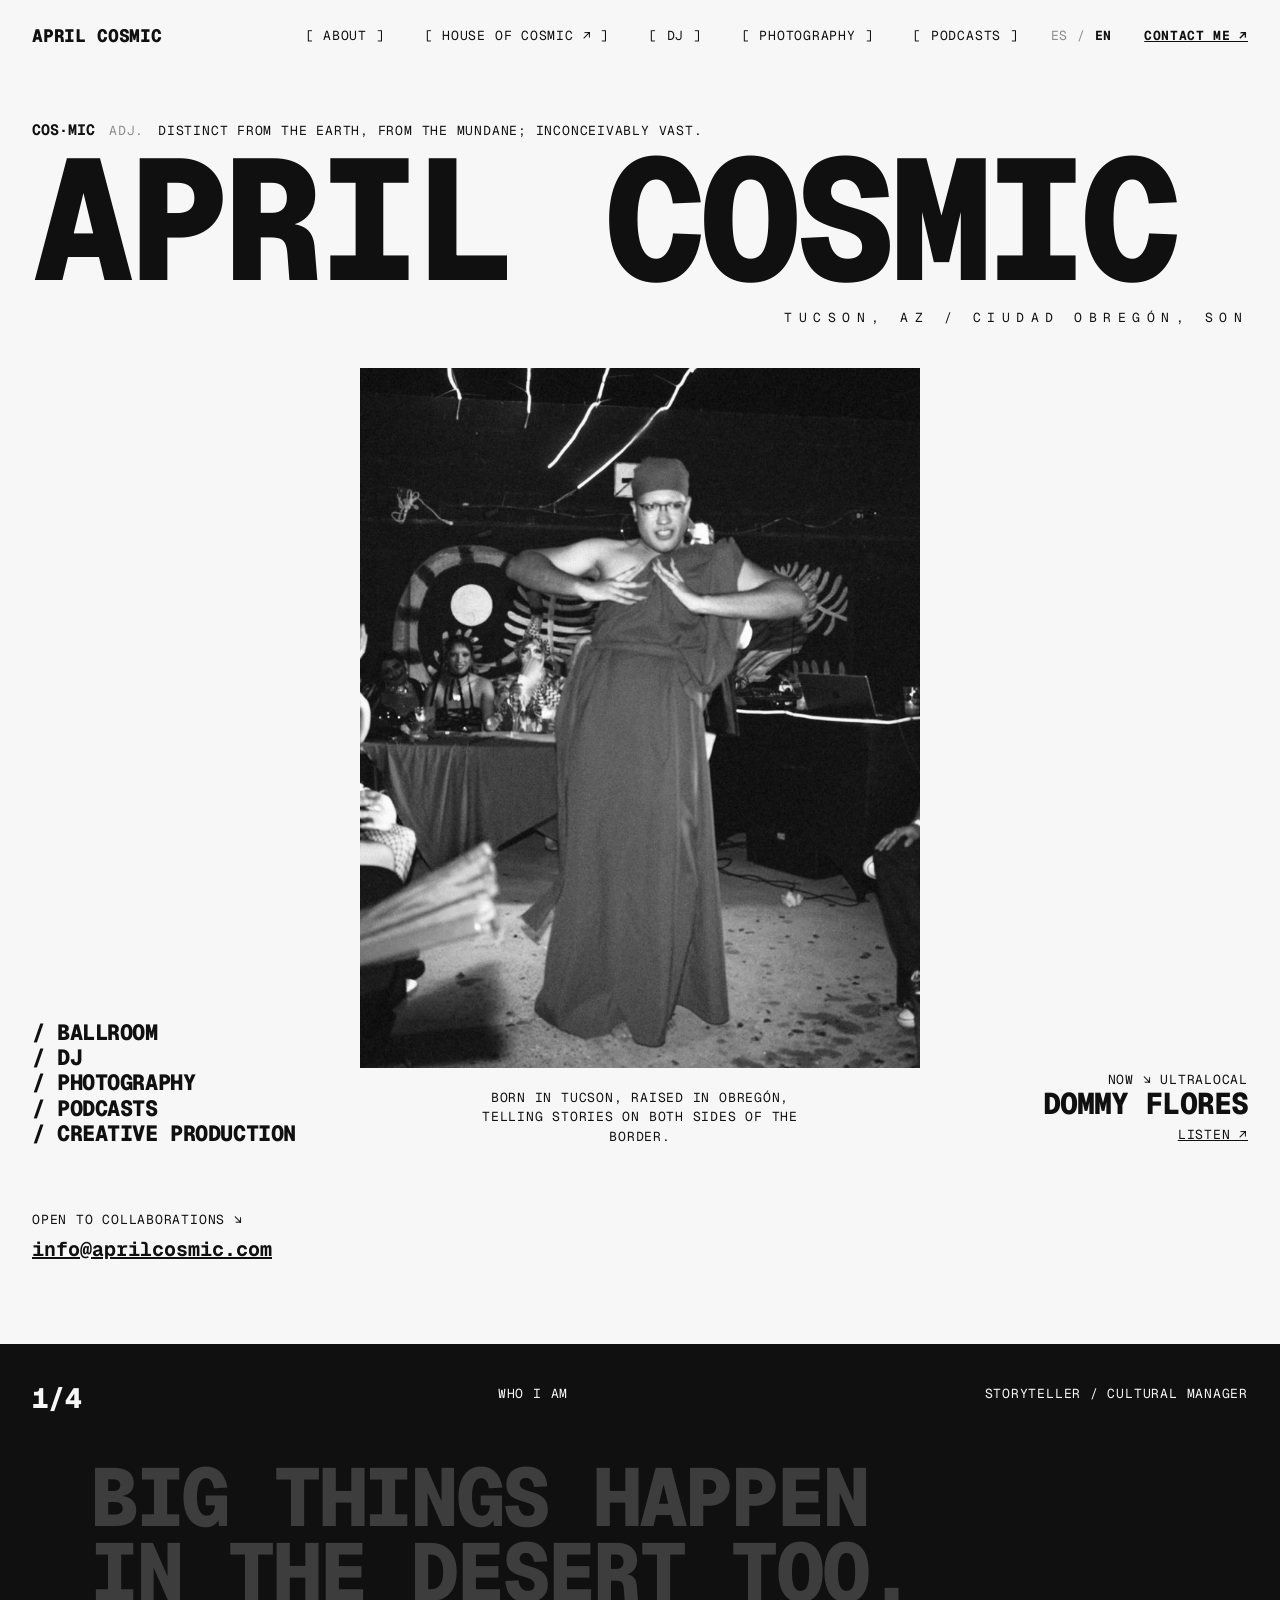
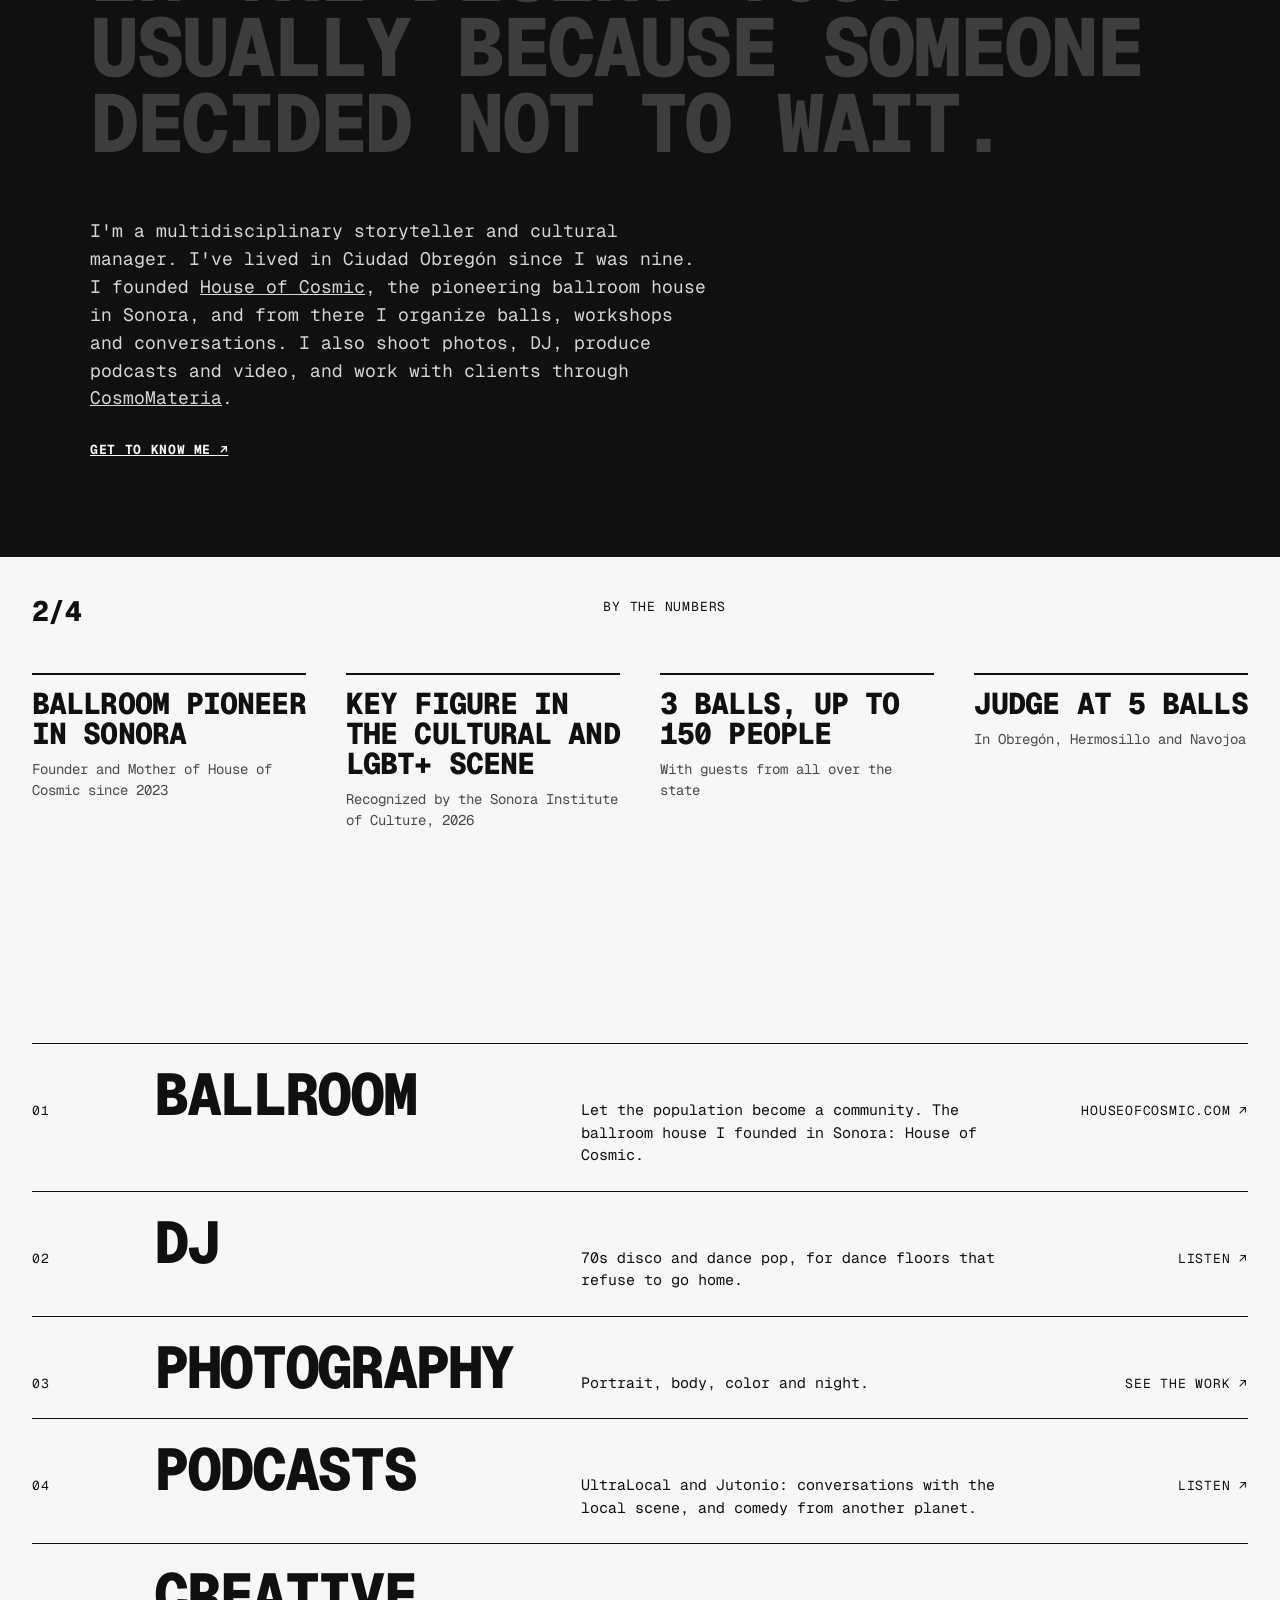
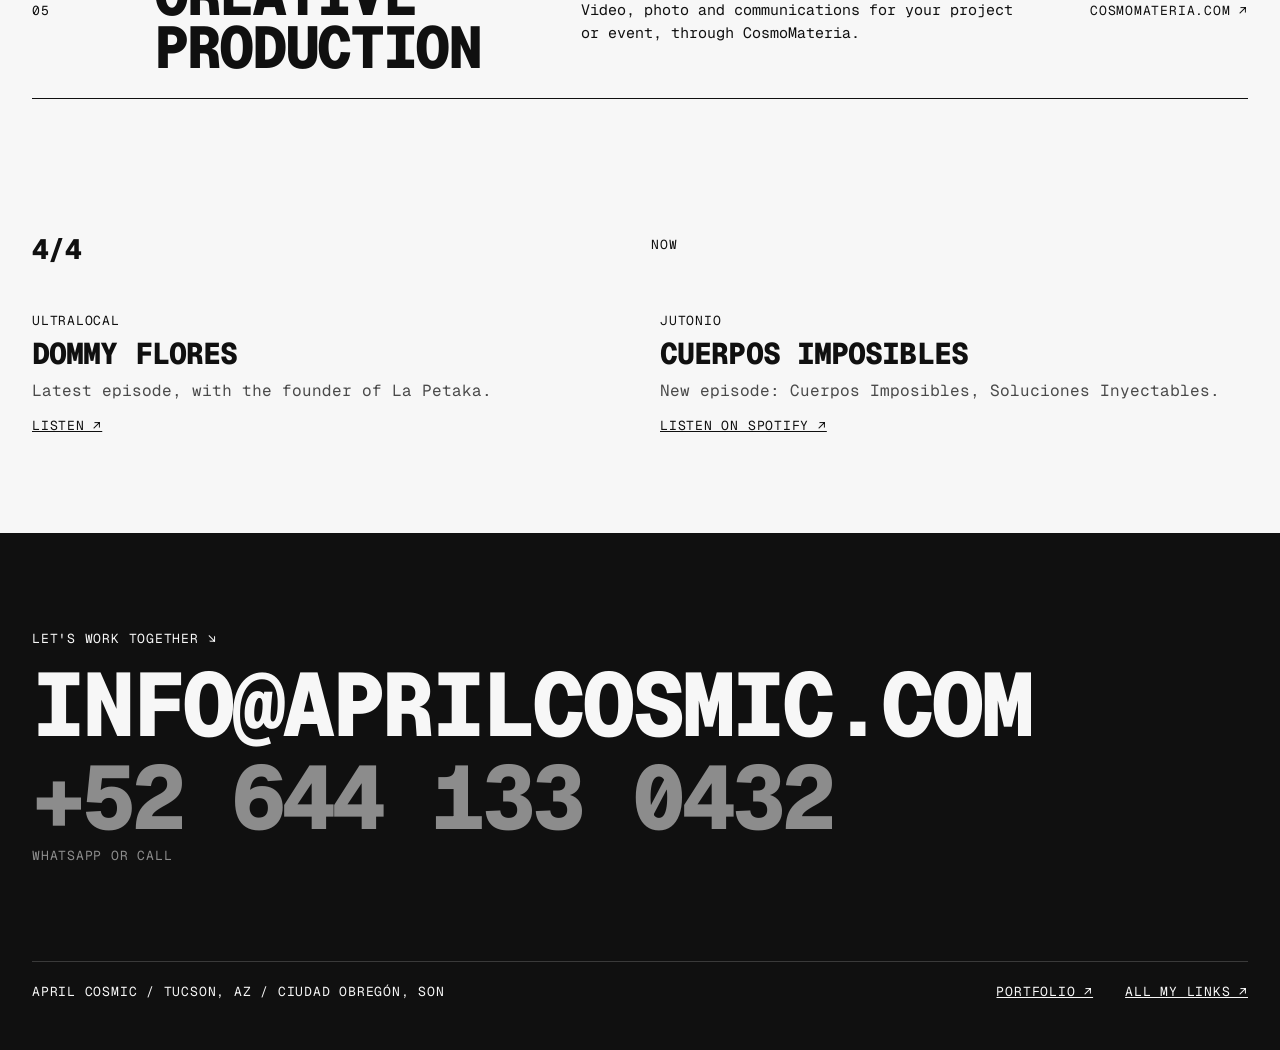
==== en/index.html @ d6d0b118 "Cambios 1" ====
<!doctype html>
<html lang="en">
<head>
<meta charset="utf-8">
<meta name="viewport" content="width=device-width, initial-scale=1">
<title>April Cosmic</title>
<meta name="description" content="Multidisciplinary storyteller and cultural manager between Tucson and Ciudad Obregón. Ballroom, DJ, photography, podcasts and creative production.">
<link rel="canonical" href="https://aprilcosmic.com/en/">
<link rel="alternate" hreflang="es" href="https://aprilcosmic.com/">
<link rel="alternate" hreflang="en" href="https://aprilcosmic.com/en/">
<link rel="alternate" hreflang="x-default" href="https://aprilcosmic.com/">
<meta property="og:title" content="April Cosmic">
<meta property="og:description" content="Multidisciplinary storyteller and cultural manager between Tucson and Ciudad Obregón. Ballroom, DJ, photography, podcasts and creative production.">
<meta property="og:image" content="https://aprilcosmic.com/assets/img/retrato.jpg">
<meta property="og:locale" content="en_US">
<meta name="theme-color" content="#F7F7F7">
<link rel="icon" href="/assets/icon/favicon.svg" type="image/svg+xml">
<link rel="icon" href="/assets/icon/favicon-32.png" sizes="32x32" type="image/png">
<link rel="apple-touch-icon" href="/assets/icon/apple-touch-icon.png">
<link rel="preload" href="../assets/fonts/GeistMono-Variable.woff2" as="font" type="font/woff2" crossorigin>
<link rel="stylesheet" href="../assets/css/style.css">
</head>
<body data-base="../">
<header class="cabecera">
<div class="barra">
<a class="logo" href="index.html">April Cosmic</a>
<nav class="menu mini" aria-label="Main">
<a href="sobre-mi.html">[ About ]</a>
<a href="https://houseofcosmic.com" target="_blank" rel="noopener">[ House of Cosmic ↗ ]</a>
<a href="dj.html">[ DJ ]</a>
<a href="fotografia.html">[ Photography ]</a>
<a href="podcasts.html">[ Podcasts ]</a>
</nav>
<a class="idioma mini" href="../index.html" hreflang="es" lang="es" data-idioma="es" aria-label="Ver en español">ES / <span class="actual">EN</span></a>
<a class="liga" href="contacto.html">Contact me ↗</a>
</div>
</header>
<main>

<section class="portada">
<div class="definicion revelar"><b>Cos·mic</b><span class="mini gris">adj.</span><span class="mini">Distinct from the earth, from the mundane; inconceivably vast.</span></div>
<h1 class="gigante"><span class="linea-mascara"><span>April Cosmic</span></span></h1>
<p class="espaciado ubicacion revelar" data-retraso="2">Tucson, AZ / Ciudad Obregón, SON</p>
<div class="hero-grid">
<div class="lista-oficios revelar" data-retraso="1">
<p>/ Ballroom</p><p>/ DJ</p><p>/ Photography</p><p>/ Podcasts</p><p>/ Creative production</p>
</div>
<div>
<div class="foto vertical cortina"><img src="../assets/img/retrato.jpg" alt="April Cosmic at a House of Cosmic ball, in a red dress, facing the crowd and the judges" width="1400" height="934"></div>
<p class="mini pie-foto revelar">Born in Tucson, raised in Obregón, telling stories on both sides of the border.</p>
</div>
<div class="ahora-hero revelar" data-retraso="2" id="ahora-destacado"></div>
</div>
<div class="colabora revelar">
<p class="mini" style="margin-bottom:4px">Open to collaborations ↘</p>
<a href="mailto:info@aprilcosmic.com">info@aprilcosmic.com</a>
</div>
</section>

<section class="seccion oscura">
<div class="contador mini revelar"><span class="num">1/4</span><span>Who I am</span><span>Storyteller / Cultural manager</span></div>
<div class="manifiesto">
<p class="grande" data-encender>Big things happen<br><span data-tenue>in the desert too.</span><br>Usually because someone decided not to wait.</p>
<p class="intro-texto revelar">I'm a multidisciplinary storyteller and cultural manager. I've lived in Ciudad Obregón since I was nine. I founded <a href="https://houseofcosmic.com" target="_blank" rel="noopener">House of Cosmic</a>, the pioneering ballroom house in Sonora, and from there I organize balls, workshops and conversations. I also shoot photos, DJ, produce podcasts and video, and work with clients through <a href="https://cosmomateria.com" target="_blank" rel="noopener">CosmoMateria</a>.</p>
<a class="liga revelar" style="display:inline-block;margin-top:28px" href="sobre-mi.html">Get to know me ↗</a>
</div>
</section>

<section class="seccion">
<div class="contador mini revelar"><span class="num">2/4</span><span>By the numbers</span><span></span></div>
<div class="cuadricula">
<div class="cifra revelar"><p class="dato">Ballroom pioneer in Sonora</p><p class="gris-texto">Founder and Mother of House of Cosmic since 2023</p></div>
<div class="cifra revelar" data-retraso="1"><p class="dato">Key figure in the cultural and LGBT+ scene</p><p class="gris-texto">Recognized by the Sonora Institute of Culture, 2026</p></div>
<div class="cifra revelar" data-retraso="2"><p class="dato">3 balls, up to 150 people</p><p class="gris-texto">With guests from all over the state</p></div>
<div class="cifra revelar" data-retraso="3"><p class="dato">Judge at 5 balls</p><p class="gris-texto">In Obregón, Hermosillo and Navojoa</p></div>
</div>
</section>

<section class="seccion">
<div class="contador mini revelar"><span class="num">3/4</span><span>What I do</span><span></span></div>
<div>
<a class="fila revelar" href="https://houseofcosmic.com" target="_blank" rel="noopener"><span class="mini">01</span><p class="titulo-fila">Ballroom</p><p>Let the population become a community. The ballroom house I founded in Sonora: House of Cosmic.</p><span class="ir mini">houseofcosmic.com ↗</span></a>
<a class="fila revelar" href="dj.html"><span class="mini">02</span><p class="titulo-fila">DJ</p><p>70s disco and dance pop, for dance floors that refuse to go home.</p><span class="ir mini">Listen ↗</span></a>
<a class="fila revelar" href="fotografia.html"><span class="mini">03</span><p class="titulo-fila">Photography</p><p>Portrait, body, color and night.</p><span class="ir mini">See the work ↗</span></a>
<a class="fila revelar" href="podcasts.html"><span class="mini">04</span><p class="titulo-fila">Podcasts</p><p>UltraLocal and Jutonio: conversations with the local scene, and comedy from another planet.</p><span class="ir mini">Listen ↗</span></a>
<a class="fila revelar" href="https://cosmomateria.com" target="_blank" rel="noopener"><span class="mini">05</span><p class="titulo-fila">Creative production</p><p>Video, photo and communications for your project or event, through CosmoMateria.</p><span class="ir mini">cosmomateria.com ↗</span></a>
</div>
</section>

<section class="seccion">
<div class="contador mini revelar"><span class="num">4/4</span><span>Now</span><span></span></div>
<div class="cuadricula" id="ahora-lista"></div>
</section>

<section class="seccion oscura cierre">
<p class="mini revelar" style="margin-bottom:16px">Let's work together ↘</p>
<div data-lineas><a class="enorme-liga mayus" href="mailto:info@aprilcosmic.com"><span class="linea-mascara"><span>info@aprilcosmic.com</span></span></a></div>
<div data-lineas><a class="enorme-liga gris" style="margin-top:12px" href="https://wa.me/526441330432" target="_blank" rel="noopener"><span class="linea-mascara"><span>+52 644 133 0432</span></span></a></div>
<p class="mini gris revelar" style="margin-top:8px">WhatsApp or call</p>
<div class="pie mini">
<span>April Cosmic / Tucson, AZ / Ciudad Obregón, SON</span>
<a class="mini" href="https://www.behance.net/gallery/223090823/April-Cosmic-Portfolio" target="_blank" rel="noopener">Portfolio ↗</a>
<a class="mini" href="https://linktr.ee/aprilcosmic" target="_blank" rel="noopener">All my links ↗</a>
</div>
</section>
</main>
<script src="../assets/js/ahora.js"></script>
<script src="../assets/js/main.js" defer></script>
</body>
</html>
---- assets/css/style.css ----
/* ==========================================================
   AprilCosmic.com
   Tipografía: Geist Mono (Vercel, licencia SIL OFL 1.1)
   ========================================================== */

@font-face { font-family: "Geist Mono"; src: url("../fonts/GeistMono-Variable.woff2") format("woff2"); font-weight: 100 900; font-style: normal; font-display: swap; }

:root {
  --claro: #F7F7F7;
  --tinta: #101010;
  --gris: #8C8C8C;
  --gris-texto: #4A4A4A;
  --gris-claro: #B5B5B5;
  --linea-oscura: #3A3A3A;
  --linea-clara: #D0D0D0;
  --pad: 32px;
  --ease: cubic-bezier(.2, .7, .1, 1);
}

* { box-sizing: border-box; }
html { -webkit-text-size-adjust: 100%; }
body {
  margin: 0;
  background: var(--claro);
  color: var(--tinta);
  font-family: "Geist Mono", ui-monospace, Menlo, monospace;
  font-size: 16px;
  line-height: 1.5;
  -webkit-font-smoothing: antialiased;
}
body.oscuro { background: var(--tinta); color: var(--claro); }
img { max-width: 100%; display: block; }
a { color: inherit; }
a:hover { color: var(--gris); }
p { margin: 0; }
:focus-visible { outline: 2px solid currentColor; outline-offset: 4px; }

/* ---------- utilidades de texto ---------- */
.mini { font-size: 13px; text-transform: uppercase; letter-spacing: .06em; }
.espaciado { font-size: 13px; text-transform: uppercase; letter-spacing: .5em; }
.liga { font-size: 13px; font-weight: 700; text-transform: uppercase; letter-spacing: .05em; }
.gris { color: var(--gris); }
.gris-texto { color: var(--gris-texto); }
.oscura .gris-texto, .oscura .suave { color: var(--gris-claro); }
.mayus { text-transform: uppercase; }

.gigante {
  font-weight: 800;
  font-size: clamp(64px, 13.4vw, 210px);
  line-height: .82;
  letter-spacing: -.045em;
  text-transform: uppercase;
  margin: 0;
}
.grande {
  font-weight: 800;
  font-size: clamp(40px, 6.4vw, 96px);
  line-height: .92;
  letter-spacing: -.04em;
  text-transform: uppercase;
}
.media {
  font-weight: 800;
  font-size: clamp(26px, 3.2vw, 46px);
  line-height: .98;
  letter-spacing: -.035em;
  text-transform: uppercase;
}
.titulo-fila {
  font-weight: 800;
  font-size: clamp(36px, 4.6vw, 64px);
  line-height: .9;
  letter-spacing: -.04em;
  text-transform: uppercase;
}
.dato {
  font-weight: 800;
  font-size: 30px;
  line-height: 1;
  letter-spacing: -.03em;
  text-transform: uppercase;
}

/* ---------- encabezado ---------- */
.cabecera {
  position: sticky; top: 0; z-index: 20;
  background: rgba(247, 247, 247, .9);
  backdrop-filter: blur(8px);
  -webkit-backdrop-filter: blur(8px);
  transition: transform .45s var(--ease);
}
body.oscuro .cabecera { background: rgba(16, 16, 16, .9); }
.cabecera.oculta { transform: translateY(-100%); }
.cabecera .barra {
  padding: 22px var(--pad);
  display: flex; flex-wrap: wrap; align-items: center; gap: 12px 32px;
}
.logo { font-weight: 800; font-size: 18px; text-transform: uppercase; letter-spacing: -.01em; text-decoration: none; margin-right: auto; }
.menu { display: flex; flex-wrap: wrap; gap: 8px 40px; }
.menu a { text-decoration: none; position: relative; }
.menu a::after {
  content: ""; position: absolute; left: 0; right: 0; bottom: -4px; height: 1px;
  background: currentColor; transform: scaleX(0); transform-origin: right;
  transition: transform .4s var(--ease);
}
.menu a:hover::after, .menu a[aria-current="page"]::after { transform: scaleX(1); transform-origin: left; }
.menu a[aria-current="page"] { font-weight: 700; }
.idioma { text-decoration: none; white-space: nowrap; }
.idioma, .idioma:visited { color: var(--gris); }
.idioma .actual { color: var(--tinta); font-weight: 700; }
.oscuro .idioma .actual { color: var(--claro); }
.idioma:hover { color: var(--tinta); }
.oscuro .idioma:hover { color: var(--claro); }
@media (max-width: 900px) { .menu { order: 3; width: 100%; gap: 8px 22px; } }

/* ---------- secciones ---------- */
.seccion { padding: 40px var(--pad) 96px; }
.seccion.oscura { background: var(--tinta); color: var(--claro); }
.seccion.oscura a:hover { color: var(--gris); }
.portada { padding: 48px var(--pad) 80px; }
.contador {
  display: flex; justify-content: space-between; gap: 16px;
  margin: 0 0 48px;
}
.contador .num { font-weight: 800; font-size: 28px; letter-spacing: -.02em; line-height: 1; }

/* ---------- inicio ---------- */
.definicion { display: flex; flex-wrap: wrap; align-items: baseline; gap: 6px 14px; margin: 0 0 8px; }
.definicion b { font-weight: 700; font-size: 15px; text-transform: uppercase; }
.ubicacion { text-align: right; margin: 18px 0 40px; }
.hero-grid { display: grid; grid-template-columns: 1fr minmax(0, 560px) 1fr; gap: 24px; align-items: end; }
.lista-oficios p { font-weight: 800; font-size: 22px; line-height: 1.15; text-transform: uppercase; letter-spacing: -.02em; }
.foto {
  position: relative; overflow: hidden; background: #E4E4E4;
}
.foto img {
  width: 100%; height: 100%; object-fit: cover; object-position: 50% 35%;
  filter: grayscale(1);
  transition: filter .8s var(--ease), transform 1.2s var(--ease);
}
.foto:hover img { filter: grayscale(0); transform: scale(1.03); }
.foto.vertical { aspect-ratio: 4 / 5; }
.pie-foto { text-align: center; max-width: 44ch; margin: 20px auto 0; }
.ahora-hero { text-align: right; }
.colabora { margin-top: 64px; }
.colabora a { font-weight: 700; font-size: 20px; }
@media (max-width: 900px) {
  .hero-grid { grid-template-columns: minmax(0, 1fr); }
  .ahora-hero { text-align: left; }
  .ubicacion { text-align: left; letter-spacing: .25em; }
}

.manifiesto { max-width: 1100px; margin: 0 auto; }
.manifiesto .palabra { color: #3D3D3D; transition: color .5s var(--ease); }
.manifiesto .palabra.encendida { color: var(--claro); }
.manifiesto .palabra.encendida.tenue { color: var(--gris); }
.intro-texto { font-size: 18px; line-height: 1.55; max-width: 56ch; margin: 56px 0 0; color: #D6D6D6; }

.cuadricula { display: grid; grid-template-columns: repeat(auto-fit, minmax(240px, 1fr)); gap: 48px 40px; }
.cifra { border-top: 2px solid currentColor; padding-top: 14px; }
.cifra .dato { margin: 0 0 10px; }
.cifra p:last-child { font-size: 14px; }

.fila {
  display: grid; grid-template-columns: 90px minmax(0, 1fr) minmax(0, 1.1fr) 200px;
  gap: 8px 32px; align-items: baseline;
  padding: 24px 0; border-top: 1px solid var(--tinta);
  text-decoration: none;
  position: relative;
}
.fila:last-child { border-bottom: 1px solid var(--tinta); }
.fila .titulo-fila { transition: transform .5s var(--ease); }
.fila:hover .titulo-fila { transform: translateX(16px); }
.fila .ir { justify-self: end; }
.fila p:not(.titulo-fila) { font-size: 15px; }
@media (max-width: 900px) {
  .fila { grid-template-columns: minmax(0, 1fr); }
  .fila .ir { justify-self: start; }
}

.cierre { padding: 96px var(--pad) 48px; }
.enorme-liga {
  display: block; font-weight: 800;
  font-size: clamp(34px, 7vw, 110px); line-height: .9; letter-spacing: -.045em;
  text-decoration: none; word-break: break-word;
}
.enorme-liga.mayus { text-transform: uppercase; }
.pie {
  display: flex; flex-wrap: wrap; gap: 12px 32px;
  border-top: 1px solid var(--linea-oscura); padding-top: 20px; margin-top: 96px;
}
.pie span { margin-right: auto; }

/* ---------- sobre mí ---------- */
.dos { display: grid; grid-template-columns: minmax(0, 5fr) minmax(0, 7fr); gap: 56px; align-items: start; }
.fija { position: sticky; top: 96px; }
.ensayo { font-size: 19px; line-height: 1.6; }
.ensayo p { max-width: 60ch; margin: 0 0 1em; }
.ensayo .media { margin: 0 0 40px; max-width: none; }
.entrada { display: grid; grid-template-columns: 110px minmax(0, 1fr); gap: 6px 32px; padding: 28px 0; border-top: 1px solid var(--tinta); }
.entrada:last-child { border-bottom: 1px solid var(--tinta); }
.entrada .anio { font-weight: 800; font-size: 28px; line-height: 1; letter-spacing: -.03em; }
.entrada .proyecto { font-weight: 800; font-size: clamp(32px, 4vw, 56px); line-height: .9; letter-spacing: -.04em; text-transform: uppercase; margin: 0 0 10px; }
.entrada .rol { margin: 0 0 12px; }
.entrada p:last-child { max-width: 64ch; }
@media (max-width: 900px) {
  .dos, .entrada { grid-template-columns: minmax(0, 1fr); }
  .fija { position: static; }
}

.tabla { overflow-x: auto; }
table { width: 100%; border-collapse: collapse; font-size: 15px; min-width: 560px; }
th { text-align: left; font-weight: 500; font-size: 12px; text-transform: uppercase; letter-spacing: .06em; padding: 10px 16px 10px 0; border-bottom: 1px solid currentColor; }
td { padding: 16px 16px 16px 0; border-bottom: 1px solid var(--linea-clara); vertical-align: top; }
td:first-child { font-weight: 700; text-transform: uppercase; }
th:last-child, td:last-child { text-align: right; padding-right: 0; white-space: nowrap; }
td.pendiente { color: var(--gris); }

.prensa { font-weight: 800; font-size: clamp(24px, 2.8vw, 38px); line-height: 1.08; letter-spacing: -.025em; text-transform: uppercase; max-width: 34ch; margin: 0 0 40px; }

/* ---------- dj ---------- */
.please { font-weight: 800; font-size: clamp(80px, 22vw, 340px); line-height: .8; letter-spacing: -.05em; text-transform: uppercase; margin: 0; }
.estilo { max-width: 22ch; }
.sets { display: grid; grid-template-columns: repeat(auto-fit, minmax(320px, 1fr)); gap: 32px; }
.video { aspect-ratio: 16 / 9; background: var(--tinta); margin-bottom: 16px; position: relative; overflow: hidden; }
.video iframe { position: absolute; inset: 0; width: 100%; height: 100%; border: 0; }
.set-titulo { font-weight: 800; font-size: 40px; line-height: .9; letter-spacing: -.04em; text-transform: uppercase; margin: 0 0 8px; }
.track { display: grid; grid-template-columns: 70px minmax(0, 1fr) minmax(0, .7fr) 140px; gap: 8px 24px; align-items: baseline; padding: 18px 0; border-top: 1px solid var(--linea-oscura); }
.track:last-of-type { border-bottom: 1px solid var(--linea-oscura); }
.track .cancion { font-weight: 800; font-size: clamp(28px, 3.4vw, 48px); line-height: .9; letter-spacing: -.04em; text-transform: uppercase; transition: transform .5s var(--ease); }
.track:first-of-type .cancion { font-size: clamp(40px, 6vw, 88px); line-height: .85; }
.track:hover .cancion { transform: translateX(12px); }
.track .veces { text-align: right; }
@media (max-width: 900px) { .track { grid-template-columns: 44px minmax(0, 1fr); } .track .veces { text-align: left; grid-column: 2; } }

/* ---------- fotografía ---------- */
.galeria-oscura { background: var(--tinta); padding: 10px; }
.galeria { column-count: 4; column-gap: 10px; }
.foto-gal { position: relative; margin: 0 0 10px; break-inside: avoid; background: #1C1C1C; overflow: hidden;
  opacity: 0; transform: translateY(56px); transition: opacity .9s var(--ease) var(--d, 0ms), transform 1.2s var(--ease) var(--d, 0ms); }
.foto-gal::after { content: ""; position: absolute; inset: 0; background: var(--tinta); transform-origin: top; transition: transform 1.1s var(--ease) calc(var(--d, 0ms) + 120ms); }
.foto-gal img { display: block; width: 100%; height: 100%; object-fit: cover; transform: scale(1.18); filter: grayscale(1); transition: transform 1.8s var(--ease) var(--d, 0ms), filter 1.6s ease calc(var(--d, 0ms) + 500ms); }
.foto-gal.visto { opacity: 1; transform: none; }
.foto-gal.visto::after { transform: scaleY(0); }
.foto-gal.visto img { transform: none; filter: none; }
@media (max-width: 1100px) { .galeria { column-count: 3; } }
@media (max-width: 760px) { .galeria { column-count: 2; column-gap: 6px; } .foto-gal { margin-bottom: 6px; } .galeria-oscura { padding: 6px; } }

/* ---------- podcasts ---------- */
.ep { display: grid; grid-template-columns: 60px minmax(0, 1fr); gap: 4px 20px; padding: 16px 0; border-top: 1px solid var(--linea-oscura); }
.ep:last-of-type { border-bottom: 1px solid var(--linea-oscura); }
.ep b { font-weight: 800; font-size: 22px; line-height: 1.05; text-transform: uppercase; letter-spacing: -.02em; display: block; }
.ep span.desc { display: block; margin-top: 4px; color: var(--gris-claro); font-size: 15px; }

.ligas-fila { display: flex; flex-wrap: wrap; gap: 12px 40px; }

/* ==========================================================
   ANIMACIONES
   Todo se apaga si la persona pidió menos movimiento.
   ========================================================== */

/* 1. Titulares: cada línea sube desde detrás de una máscara */
.linea-mascara { display: block; overflow: hidden; padding-bottom: .04em; margin-bottom: -.04em; }
.linea-mascara > span { display: block; transform: translateY(105%); }
.listo .linea-mascara > span,
.visto .linea-mascara > span { transform: none; transition: transform 1.1s var(--ease); }
.linea-mascara:nth-child(2) > span { transition-delay: .08s !important; }
.linea-mascara:nth-child(3) > span { transition-delay: .16s !important; }

/* 2. Bloques que aparecen al entrar en pantalla */
.revelar { opacity: 0; transform: translateY(24px); }
.revelar.visto { opacity: 1; transform: none; transition: opacity .9s var(--ease), transform .9s var(--ease); }
.revelar[data-retraso="1"].visto { transition-delay: .1s; }
.revelar[data-retraso="2"].visto { transition-delay: .2s; }
.revelar[data-retraso="3"].visto { transition-delay: .3s; }

/* 3. Fotos: cortina que se abre de arriba hacia abajo */
.cortina { position: relative; }
.cortina::after {
  content: ""; position: absolute; inset: 0; background: var(--claro);
  transform-origin: bottom; pointer-events: none;
}
.cortina.visto::after { transform: scaleY(0); transition: transform 1.3s var(--ease); }

.fila.revelar, .entrada.revelar, .track.revelar, .ep.revelar { transform: none; }

/* 5. Contadores 1/4 que se cuentan */
.contador .num { font-variant-numeric: tabular-nums; }

/* 6. Transición entre páginas */
body { animation: entrar .6s var(--ease) both; }
body.saliendo { opacity: 0; transition: opacity .35s ease; }
@keyframes entrar { from { opacity: 0; } to { opacity: 1; } }

@media (prefers-reduced-motion: reduce) {
  *, *::before, *::after { animation: none !important; transition: none !important; }
  .linea-mascara > span, .revelar { transform: none !important; opacity: 1 !important; }
  .cortina::after { display: none; }
  .foto-gal, .foto-gal img { opacity: 1 !important; transform: none !important; filter: none !important; }
  .foto-gal::after { display: none; }
  .manifiesto .palabra { color: var(--claro); }
  .manifiesto .palabra.tenue { color: var(--gris); }
}

@media (max-width: 640px) {
  .contador span:last-child { display: none; }
  :root { --pad: 20px; }
}
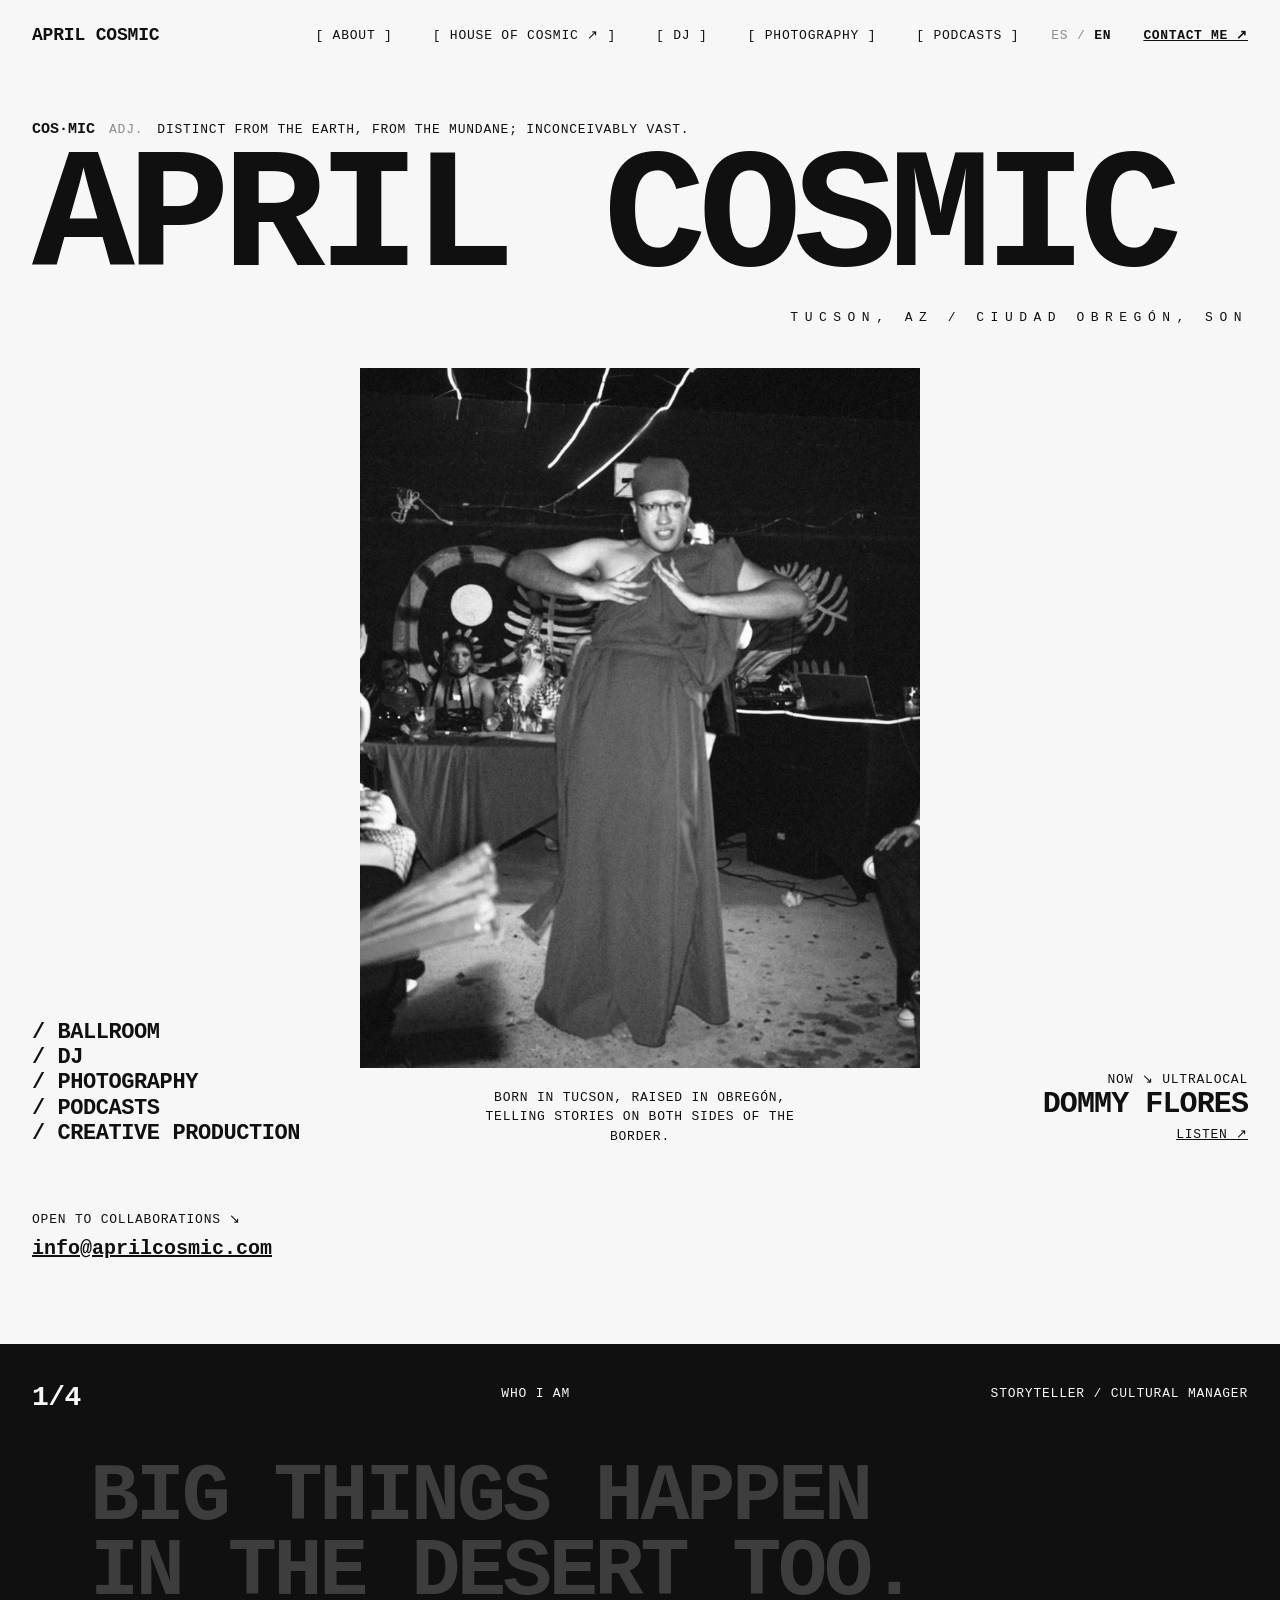
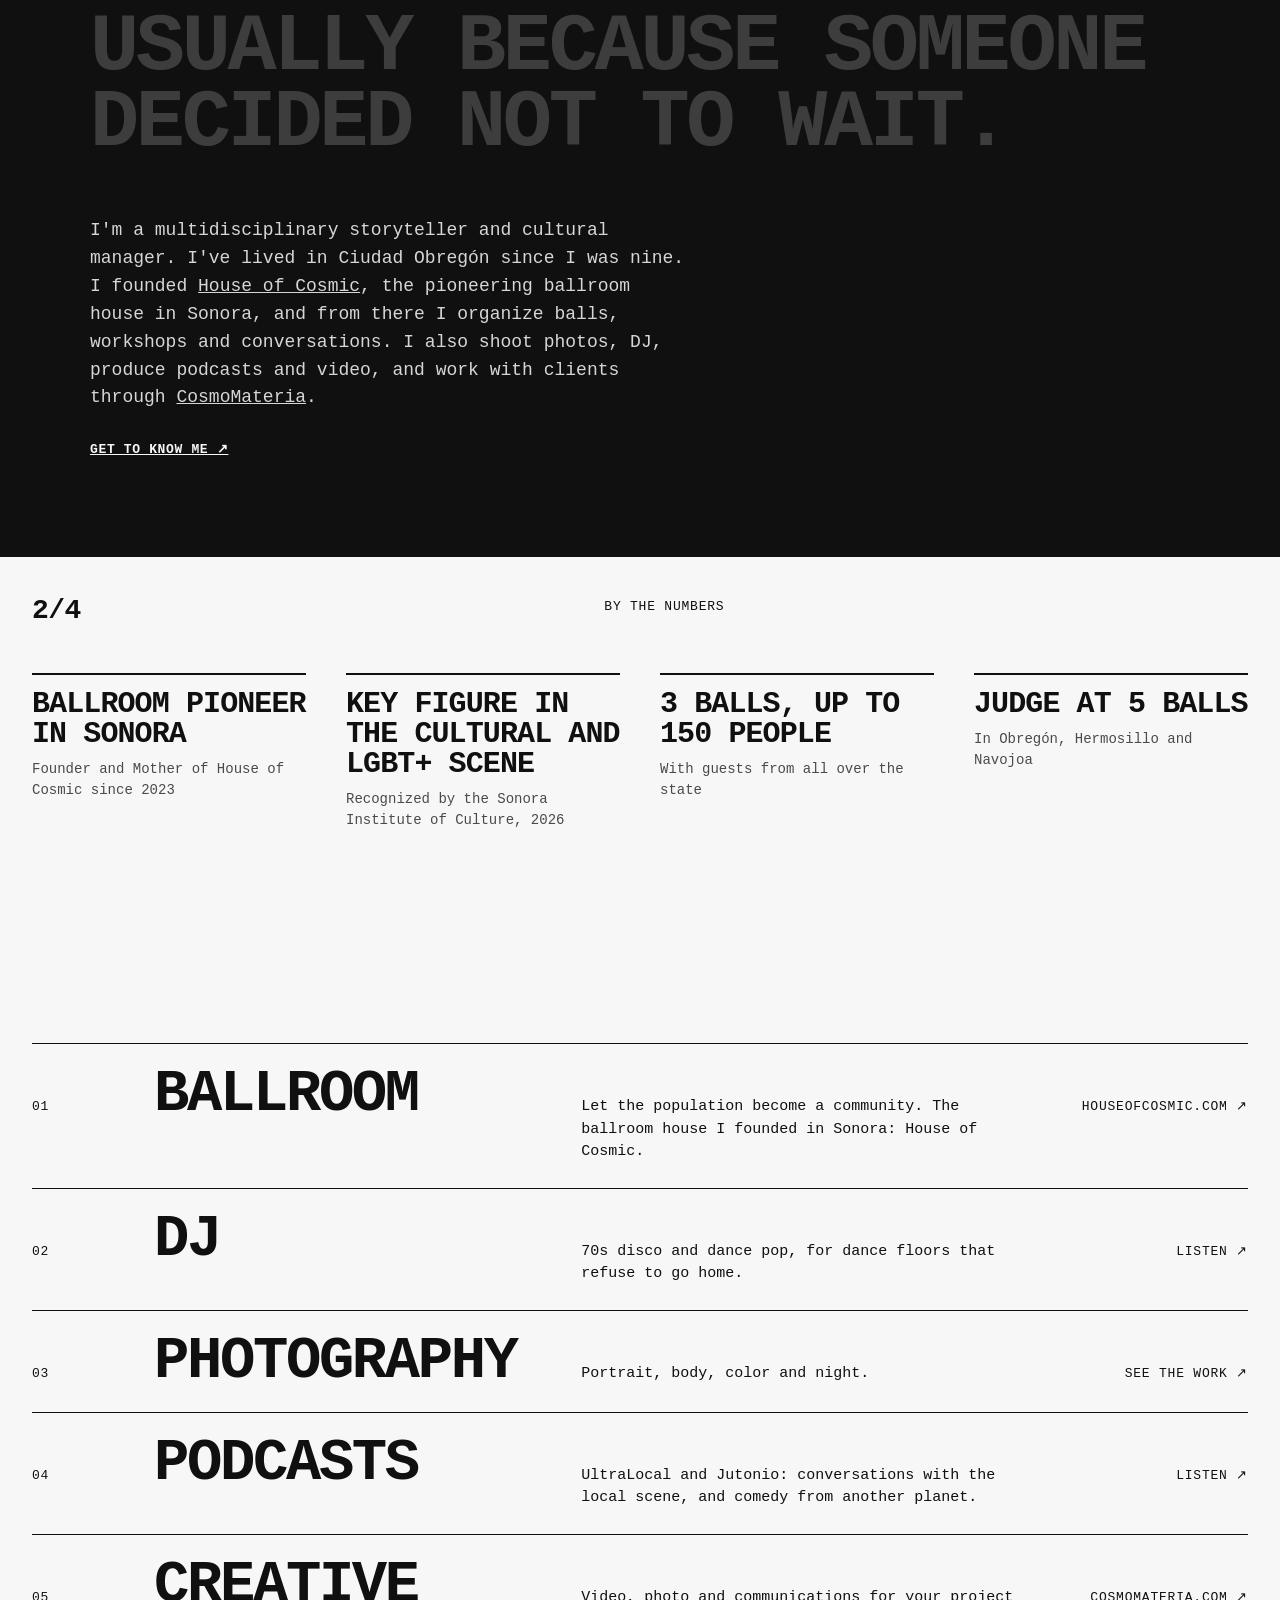
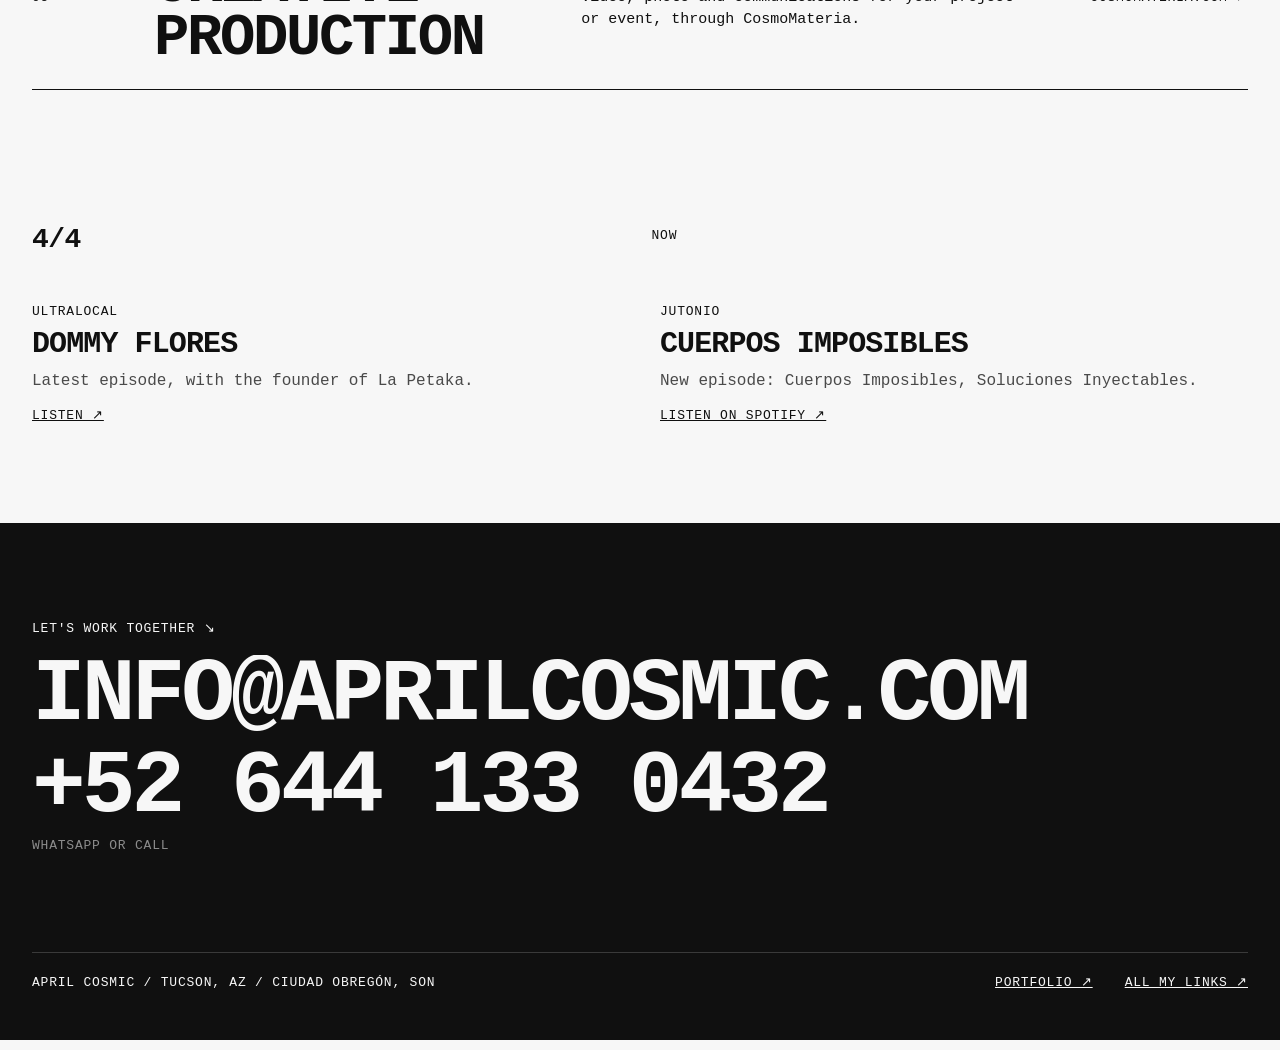
==== commit 504bec8f: "comment" ====
--- a/en/index.html
+++ b/en/index.html
@@ -14,10 +14,7 @@
 <meta property="og:image" content="https://aprilcosmic.com/assets/img/retrato.jpg">
 <meta property="og:locale" content="en_US">
 <meta name="theme-color" content="#F7F7F7">
-<link rel="icon" href="/assets/icon/favicon.svg" type="image/svg+xml">
-<link rel="icon" href="/assets/icon/favicon-32.png" sizes="32x32" type="image/png">
-<link rel="apple-touch-icon" href="/assets/icon/apple-touch-icon.png">
-<link rel="preload" href="../assets/fonts/GeistMono-Variable.woff2" as="font" type="font/woff2" crossorigin>
+<link rel="preload" href="../assets/fonts/bbmanualmono-original-super.otf" as="font" type="font/otf" crossorigin>
 <link rel="stylesheet" href="../assets/css/style.css">
 </head>
 <body data-base="../">
@@ -95,7 +92,7 @@
 <section class="seccion oscura cierre">
 <p class="mini revelar" style="margin-bottom:16px">Let's work together ↘</p>
 <div data-lineas><a class="enorme-liga mayus" href="mailto:info@aprilcosmic.com"><span class="linea-mascara"><span>info@aprilcosmic.com</span></span></a></div>
-<div data-lineas><a class="enorme-liga gris" style="margin-top:12px" href="https://wa.me/526441330432" target="_blank" rel="noopener"><span class="linea-mascara"><span>+52 644 133 0432</span></span></a></div>
+<div data-lineas><a class="enorme-liga" style="margin-top:12px" href="https://wa.me/526441330432" target="_blank" rel="noopener"><span class="linea-mascara"><span>+52 644 133 0432</span></span></a></div>
 <p class="mini gris revelar" style="margin-top:8px">WhatsApp or call</p>
 <div class="pie mini">
 <span>April Cosmic / Tucson, AZ / Ciudad Obregón, SON</span>
--- a/assets/css/style.css
+++ b/assets/css/style.css
@@ -1,9 +1,13 @@
 /* ==========================================================
    AprilCosmic.com
-   Tipografía: Geist Mono (Vercel, licencia SIL OFL 1.1)
+   Tipografía: BB Manual Mono Pro Original
+   (revisar licencia web antes de publicar)
    ========================================================== */
 
-@font-face { font-family: "Geist Mono"; src: url("../fonts/GeistMono-Variable.woff2") format("woff2"); font-weight: 100 900; font-style: normal; font-display: swap; }
+@font-face { font-family: "BB Manual Mono"; src: url("../fonts/bbmanualmono-original-regular.otf") format("opentype"); font-weight: 400; font-display: swap; }
+@font-face { font-family: "BB Manual Mono"; src: url("../fonts/bbmanualmono-original-medium.otf") format("opentype"); font-weight: 500; font-display: swap; }
+@font-face { font-family: "BB Manual Mono"; src: url("../fonts/bbmanualmono-original-bold.otf") format("opentype"); font-weight: 700; font-display: swap; }
+@font-face { font-family: "BB Manual Mono"; src: url("../fonts/bbmanualmono-original-super.otf") format("opentype"); font-weight: 800; font-display: swap; }
 
 :root {
   --claro: #F7F7F7;
@@ -23,7 +27,7 @@
   margin: 0;
   background: var(--claro);
   color: var(--tinta);
-  font-family: "Geist Mono", ui-monospace, Menlo, monospace;
+  font-family: "BB Manual Mono", ui-monospace, Menlo, monospace;
   font-size: 16px;
   line-height: 1.5;
   -webkit-font-smoothing: antialiased;
@@ -306,3 +310,8 @@
   .contador span:last-child { display: none; }
   :root { --pad: 20px; }
 }
+
+/* Portadas de podcasts */
+.portada-pod { width: min(300px, 100%); aspect-ratio: 1 / 1; margin: 8px 0 20px; }
+.oscura .cortina::after { background: var(--tinta); }
+.oscura .portada-pod { background: #1C1C1C; }
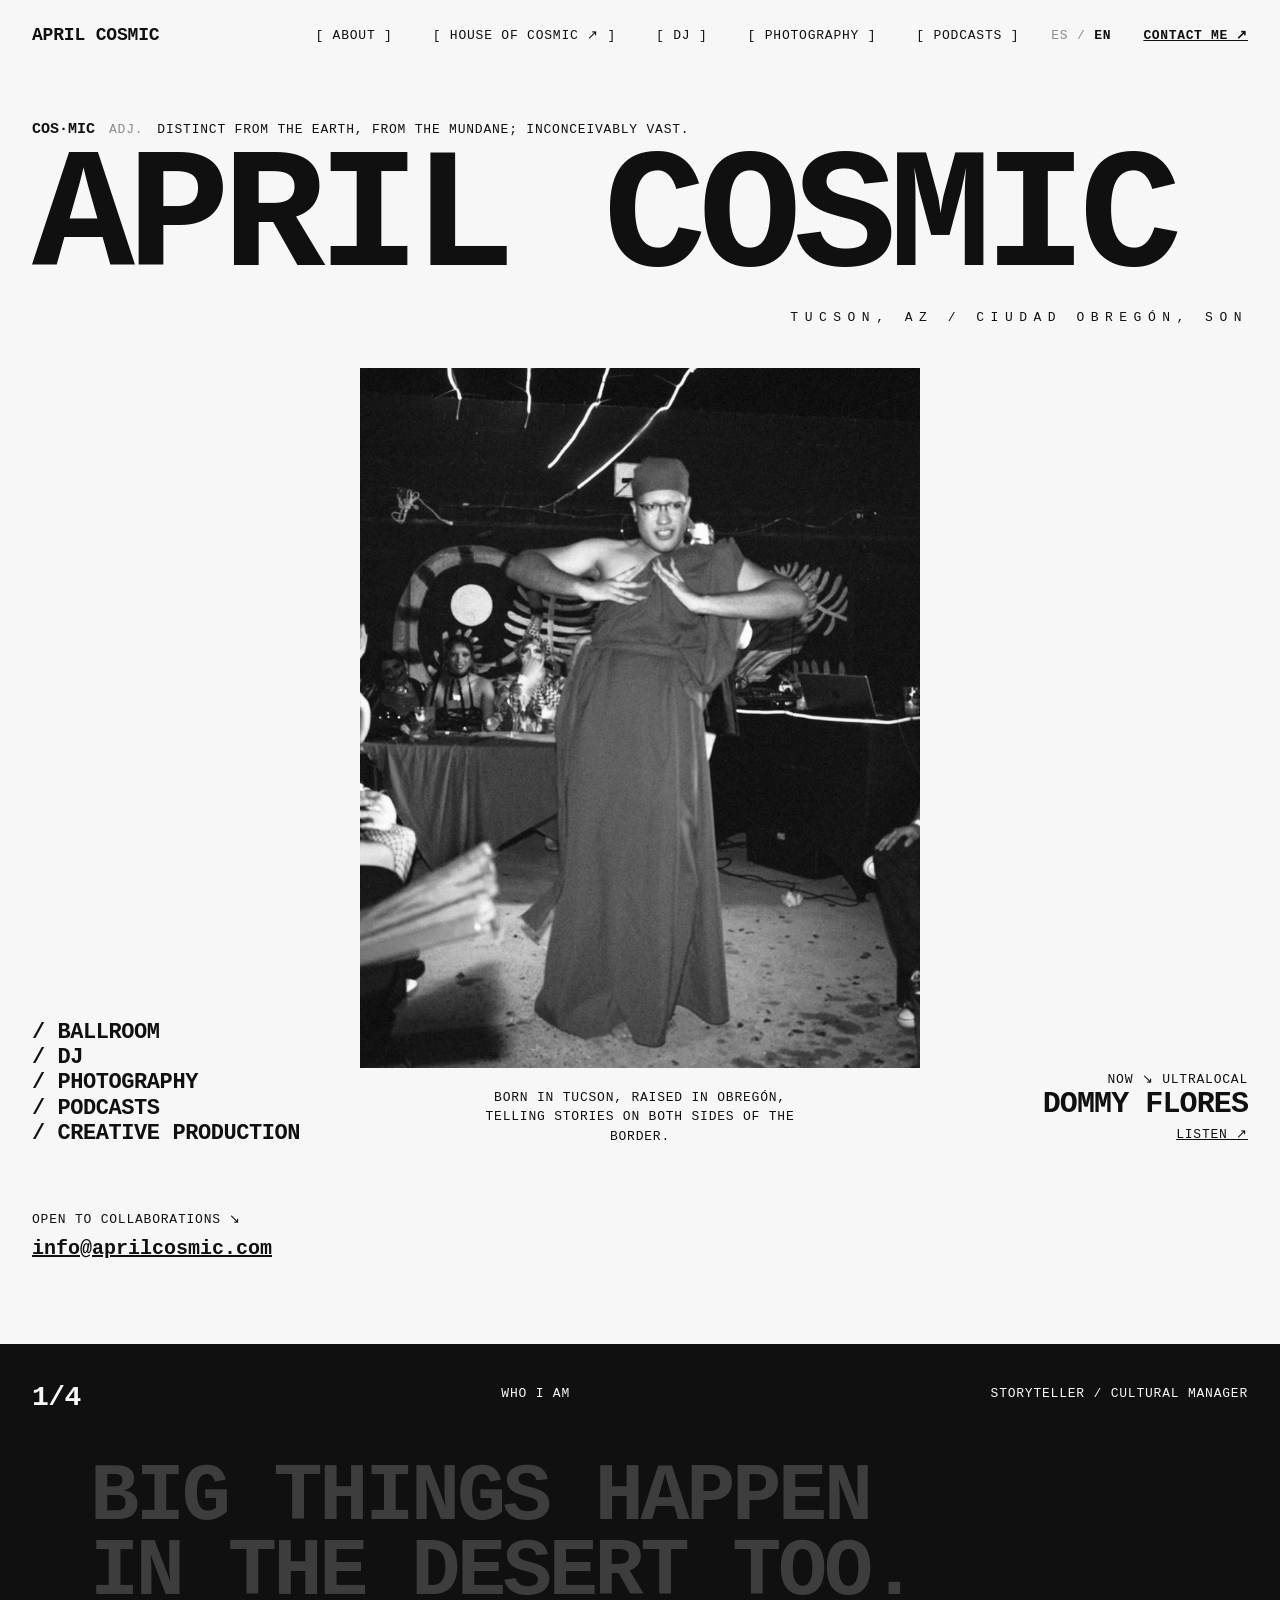
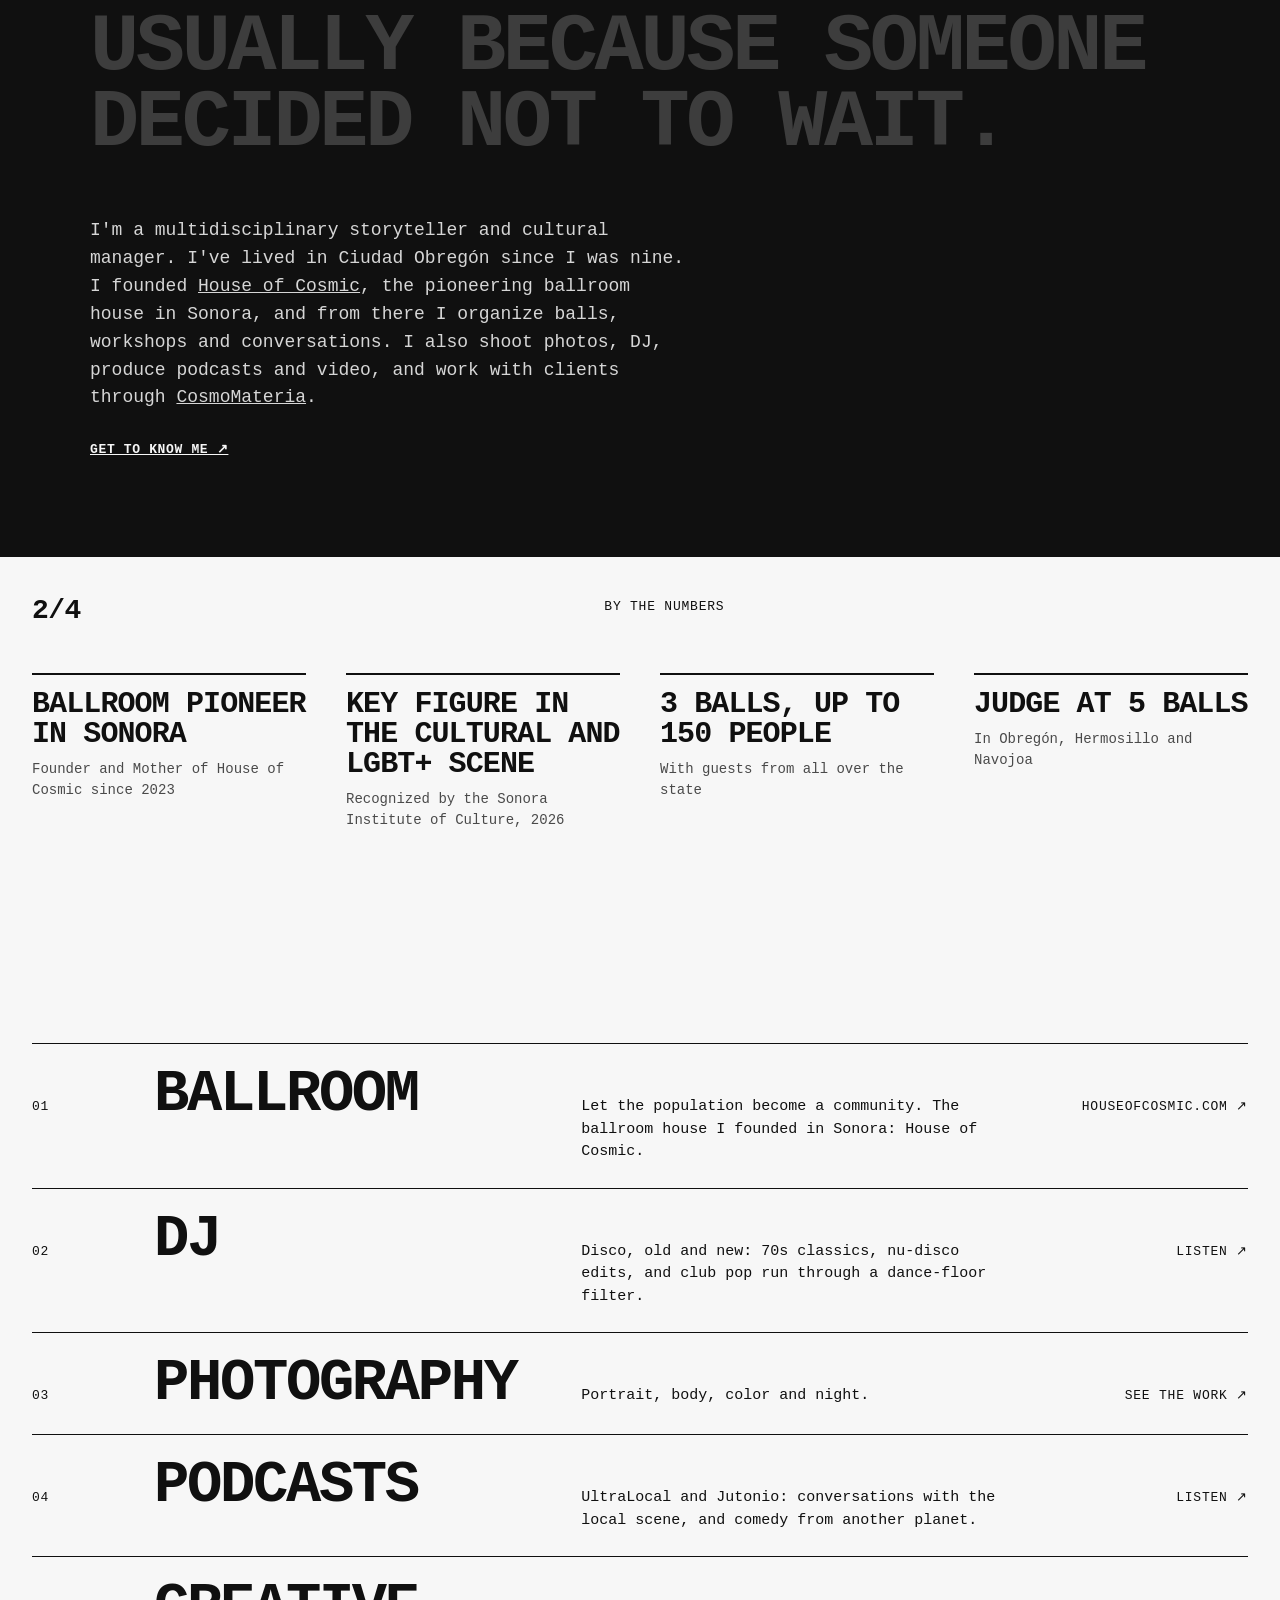
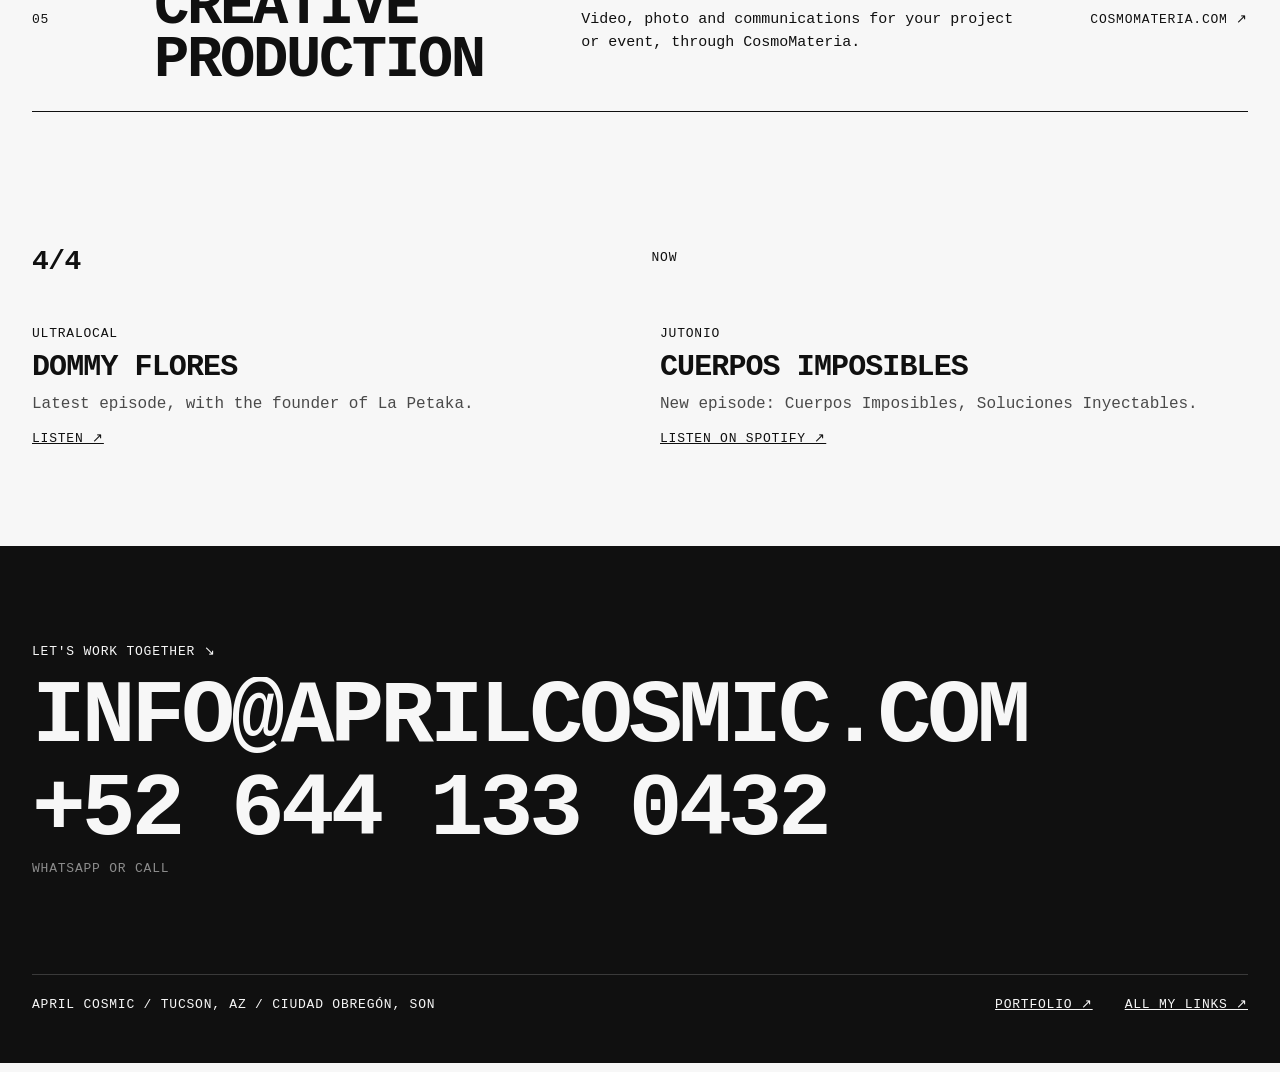
==== commit 867c5a34: "asa" ====
--- a/en/index.html
+++ b/en/index.html
@@ -16,6 +16,10 @@
 <meta name="theme-color" content="#F7F7F7">
 <link rel="preload" href="../assets/fonts/bbmanualmono-original-super.otf" as="font" type="font/otf" crossorigin>
 <link rel="stylesheet" href="../assets/css/style.css">
+<link rel="icon" href="../favicon.ico" sizes="any">
+<link rel="icon" type="image/png" sizes="32x32" href="../favicon-32.png">
+<link rel="icon" type="image/png" sizes="192x192" href="../favicon-192.png">
+<link rel="apple-touch-icon" href="../apple-touch-icon.png">
 </head>
 <body data-base="../">
 <header class="cabecera">
@@ -77,7 +81,7 @@
 <div class="contador mini revelar"><span class="num">3/4</span><span>What I do</span><span></span></div>
 <div>
 <a class="fila revelar" href="https://houseofcosmic.com" target="_blank" rel="noopener"><span class="mini">01</span><p class="titulo-fila">Ballroom</p><p>Let the population become a community. The ballroom house I founded in Sonora: House of Cosmic.</p><span class="ir mini">houseofcosmic.com ↗</span></a>
-<a class="fila revelar" href="dj.html"><span class="mini">02</span><p class="titulo-fila">DJ</p><p>70s disco and dance pop, for dance floors that refuse to go home.</p><span class="ir mini">Listen ↗</span></a>
+<a class="fila revelar" href="dj.html#sets"><span class="mini">02</span><p class="titulo-fila">DJ</p><p>Disco, old and new: 70s classics, nu-disco edits, and club pop run through a dance-floor filter.</p><span class="ir mini">Listen ↗</span></a>
 <a class="fila revelar" href="fotografia.html"><span class="mini">03</span><p class="titulo-fila">Photography</p><p>Portrait, body, color and night.</p><span class="ir mini">See the work ↗</span></a>
 <a class="fila revelar" href="podcasts.html"><span class="mini">04</span><p class="titulo-fila">Podcasts</p><p>UltraLocal and Jutonio: conversations with the local scene, and comedy from another planet.</p><span class="ir mini">Listen ↗</span></a>
 <a class="fila revelar" href="https://cosmomateria.com" target="_blank" rel="noopener"><span class="mini">05</span><p class="titulo-fila">Creative production</p><p>Video, photo and communications for your project or event, through CosmoMateria.</p><span class="ir mini">cosmomateria.com ↗</span></a>
--- a/assets/css/style.css
+++ b/assets/css/style.css
@@ -206,7 +206,11 @@
 .entrada .anio { font-weight: 800; font-size: 28px; line-height: 1; letter-spacing: -.03em; }
 .entrada .proyecto { font-weight: 800; font-size: clamp(32px, 4vw, 56px); line-height: .9; letter-spacing: -.04em; text-transform: uppercase; margin: 0 0 10px; }
 .entrada .rol { margin: 0 0 12px; }
-.entrada p:last-child { max-width: 64ch; }
+.entrada div > p:nth-of-type(3) { max-width: 64ch; }
+/* Proyectos con video: el título es la liga */
+.entrada .proyecto a { text-decoration: none; transition: color .3s; }
+.entrada .proyecto a:hover { color: var(--gris); }
+.entrada .proyecto .flecha { font-size: .5em; vertical-align: .8em; }
 @media (max-width: 900px) {
   .dos, .entrada { grid-template-columns: minmax(0, 1fr); }
   .fija { position: static; }
@@ -315,3 +319,30 @@
 .portada-pod { width: min(300px, 100%); aspect-ratio: 1 / 1; margin: 8px 0 20px; }
 .oscura .cortina::after { background: var(--tinta); }
 .oscura .portada-pod { background: #1C1C1C; }
+
+/* ---------- DJ ---------- */
+#sets { scroll-margin-top: 24px; }
+.dj-hero { display: grid; grid-template-columns: minmax(0, 1fr); gap: 32px; align-items: end; }
+.dj-hero.con-foto { grid-template-columns: minmax(0, 7fr) minmax(0, 4fr); }
+.dj-hero .estilo { max-width: 26ch; margin: 0; }
+.dj-foto { max-width: 420px; justify-self: end; width: 100%; }
+.dj-bio { max-width: 920px; }
+.dj-bio .media { margin: 0 0 32px; }
+.dj-bio p:last-child { max-width: 60ch; font-size: 19px; line-height: 1.6; }
+.set-vibe { margin: 6px 0 0; font-size: 15px; }
+.dj-mix { margin: 0 0 48px; }
+.dj-mix iframe { width: 100%; border: 0; display: block; }
+.hechas-sec { padding-top: 0; }
+.hechas { list-style: none; margin: 0; padding: 0; max-width: 720px; counter-reset: hecha; }
+.hechas li { display: grid; grid-template-columns: 40px minmax(0, 1fr) auto; gap: 12px; align-items: baseline; padding: 10px 0; border-top: 1px solid var(--linea-clara); counter-increment: hecha; }
+.hechas li::before { content: "0" counter(hecha); font-size: 13px; letter-spacing: .06em; }
+.hechas li:last-child { border-bottom: 1px solid var(--linea-clara); }
+.hechas b { font-weight: 800; font-size: 18px; text-transform: uppercase; letter-spacing: -.01em; }
+@media (max-width: 900px) {
+  .dj-hero.con-foto { grid-template-columns: minmax(0, 1fr); }
+  .dj-foto { justify-self: start; }
+  .hechas li { grid-template-columns: 32px minmax(0, 1fr); }
+  .hechas li .mini { grid-column: 2; }
+}
+.cifra p.dato:last-child { font-size: 30px; }
+#dj-canciones .track:first-of-type .cancion { font-size: clamp(28px, 3.4vw, 48px); line-height: .9; }
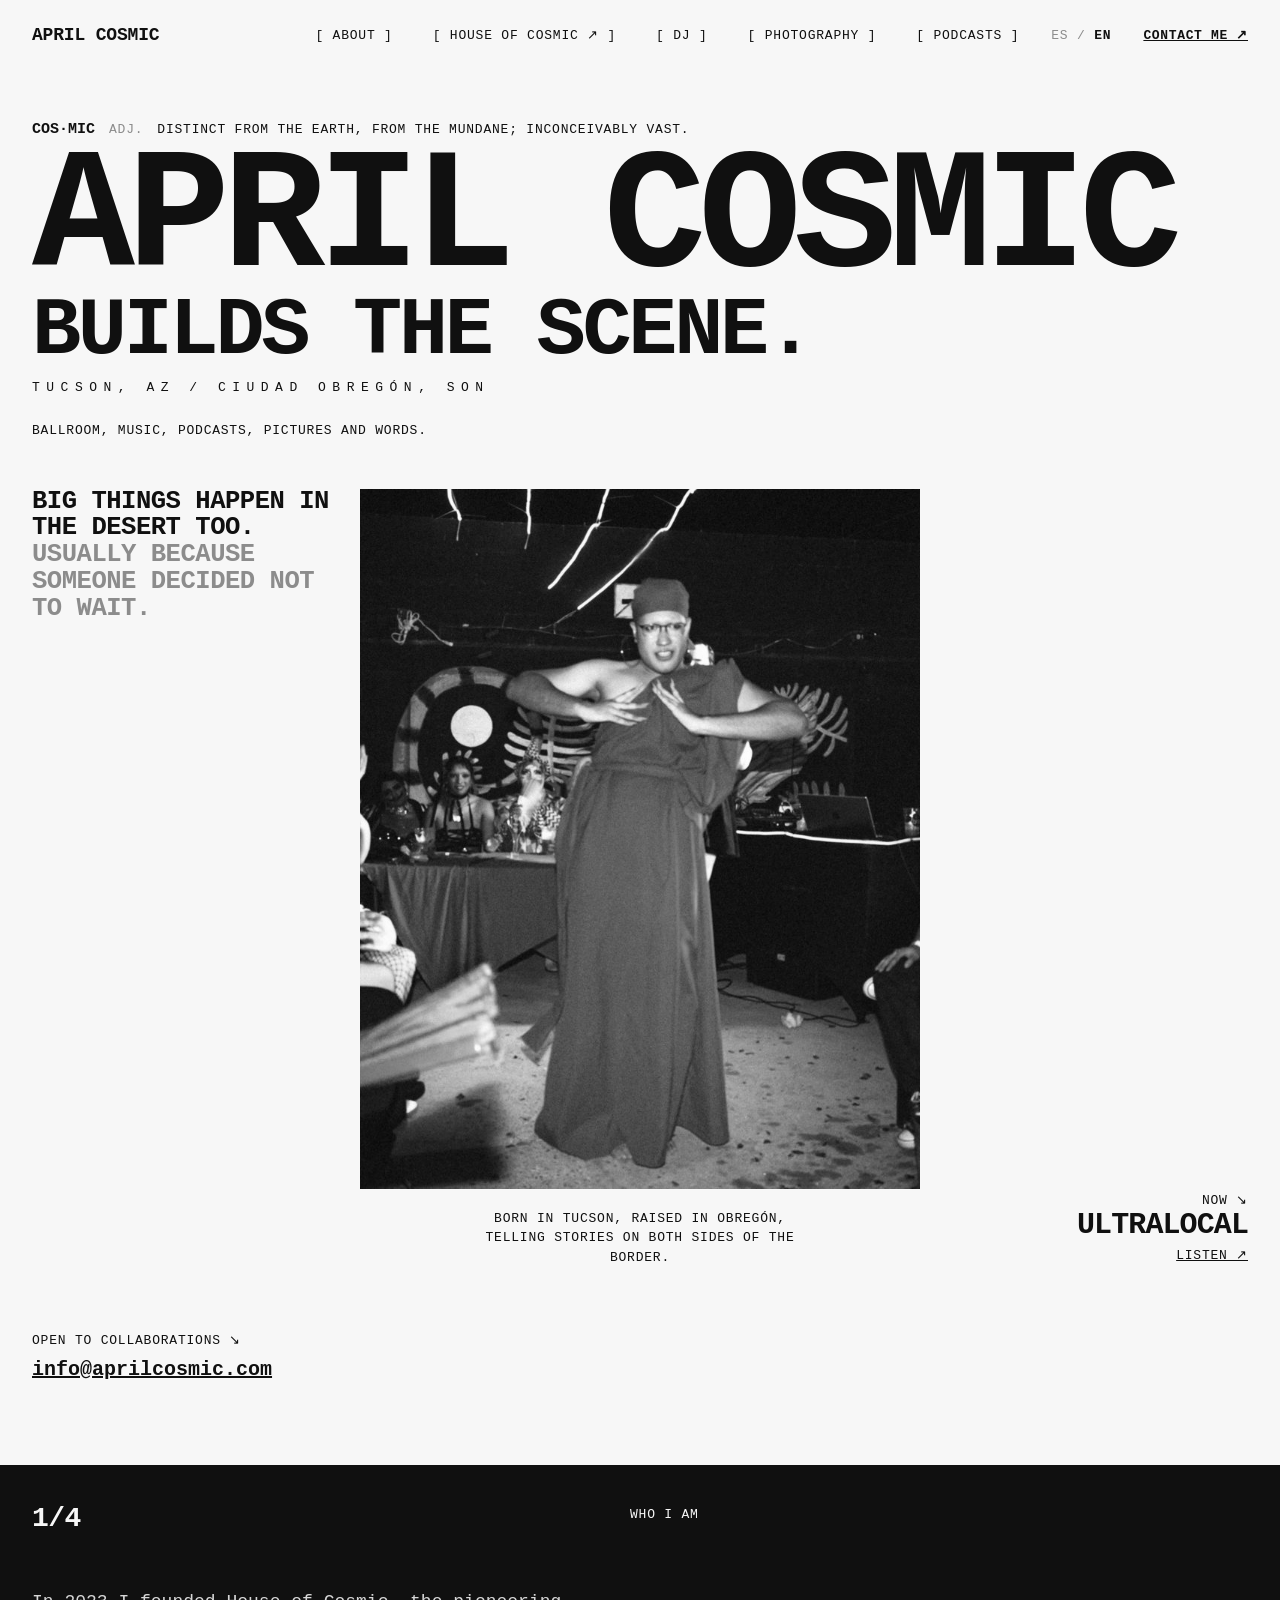
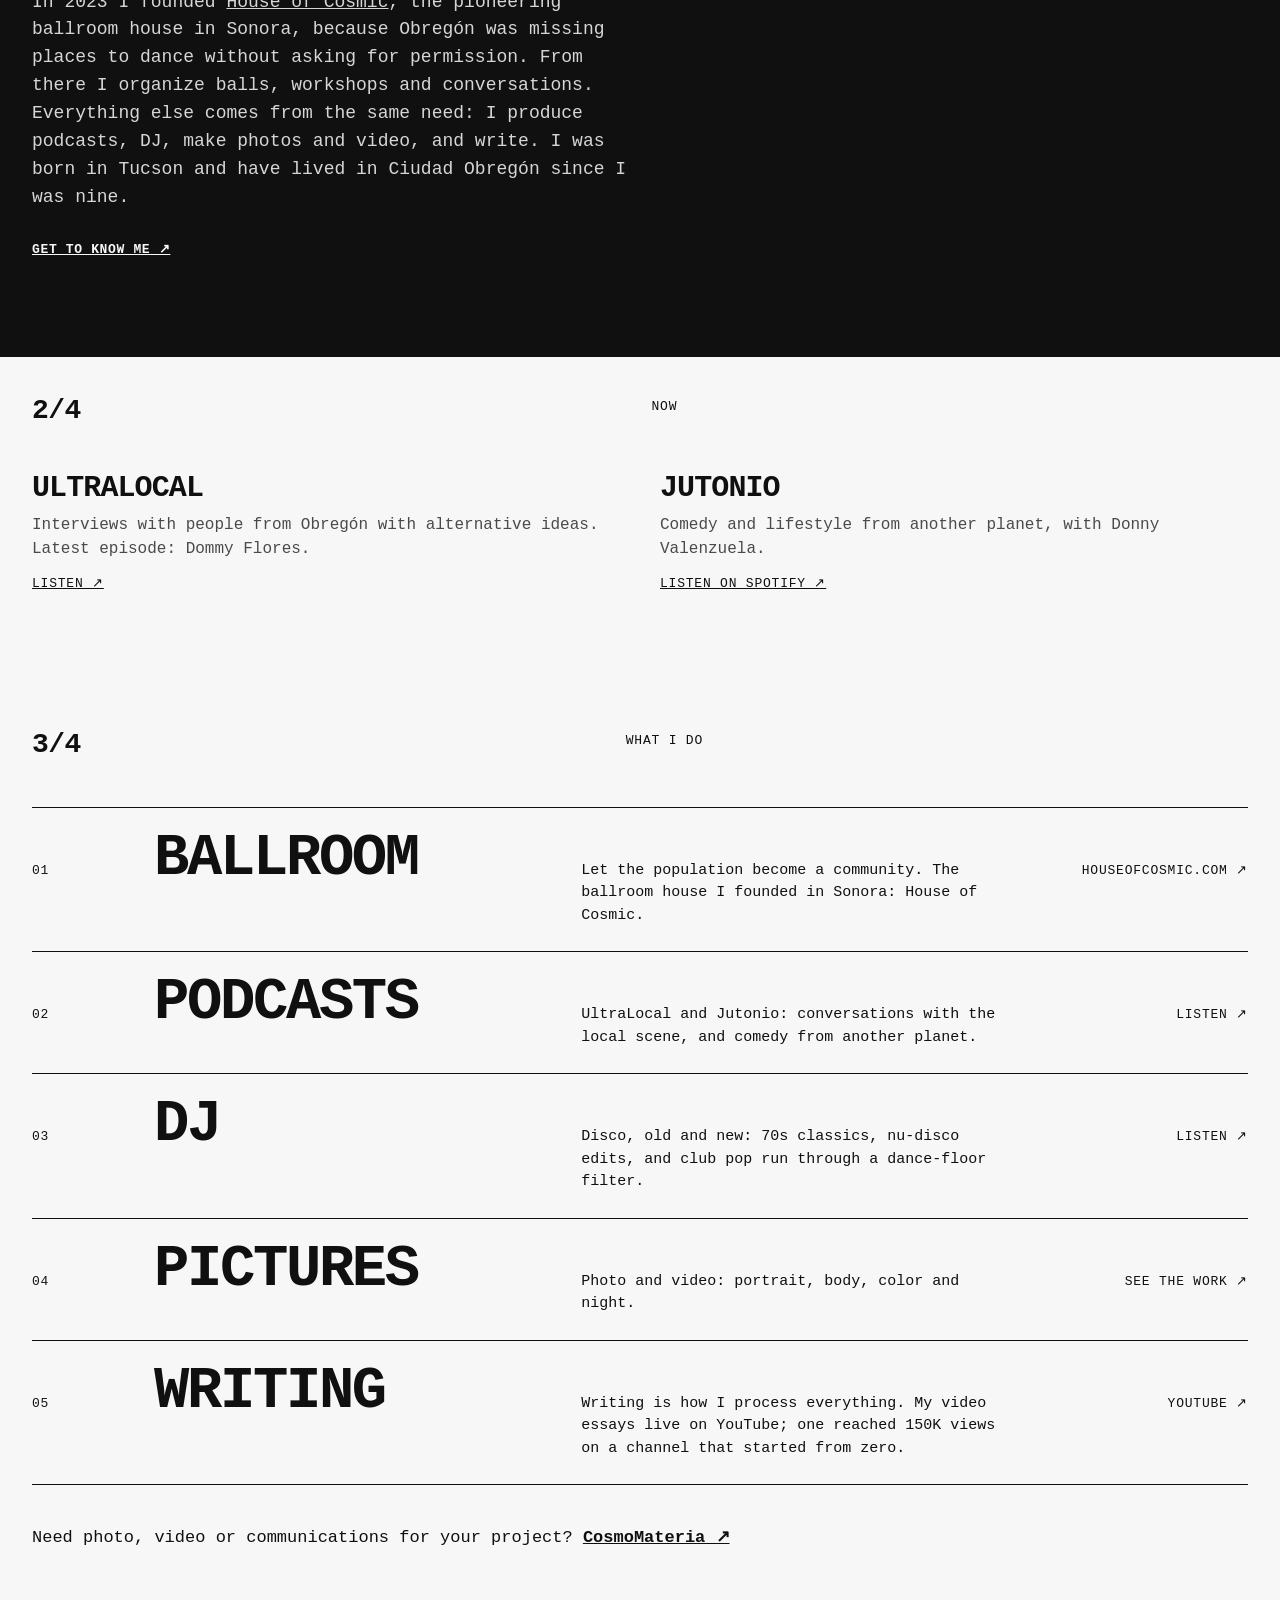
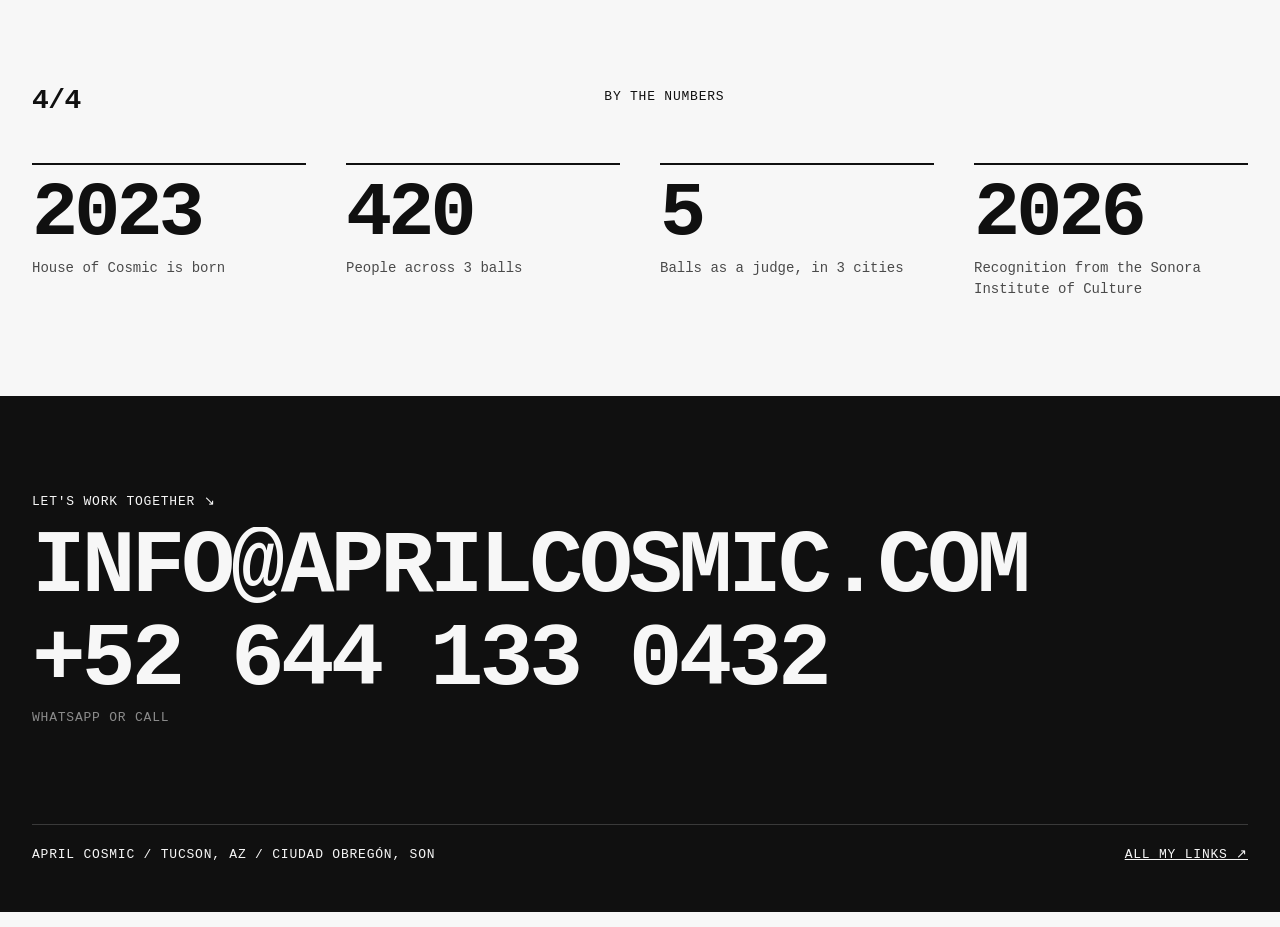
==== commit 9b1241b8: "jhkjj" ====
--- a/en/index.html
+++ b/en/index.html
@@ -4,13 +4,13 @@
 <meta charset="utf-8">
 <meta name="viewport" content="width=device-width, initial-scale=1">
 <title>April Cosmic</title>
-<meta name="description" content="Multidisciplinary storyteller and cultural manager between Tucson and Ciudad Obregón. Ballroom, DJ, photography, podcasts and creative production.">
+<meta name="description" content="April Cosmic builds the scene between Tucson and Ciudad Obregón: ballroom, music, podcasts, pictures and words.">
 <link rel="canonical" href="https://aprilcosmic.com/en/">
 <link rel="alternate" hreflang="es" href="https://aprilcosmic.com/">
 <link rel="alternate" hreflang="en" href="https://aprilcosmic.com/en/">
 <link rel="alternate" hreflang="x-default" href="https://aprilcosmic.com/">
 <meta property="og:title" content="April Cosmic">
-<meta property="og:description" content="Multidisciplinary storyteller and cultural manager between Tucson and Ciudad Obregón. Ballroom, DJ, photography, podcasts and creative production.">
+<meta property="og:description" content="April Cosmic builds the scene between Tucson and Ciudad Obregón: ballroom, music, podcasts, pictures and words.">
 <meta property="og:image" content="https://aprilcosmic.com/assets/img/retrato.jpg">
 <meta property="og:locale" content="en_US">
 <meta name="theme-color" content="#F7F7F7">
@@ -41,11 +41,13 @@
 <section class="portada">
 <div class="definicion revelar"><b>Cos·mic</b><span class="mini gris">adj.</span><span class="mini">Distinct from the earth, from the mundane; inconceivably vast.</span></div>
 <h1 class="gigante"><span class="linea-mascara"><span>April Cosmic</span></span></h1>
+<div class="lema-fila">
+<div data-lineas><p class="grande lema"><span class="linea-mascara"><span>builds the scene.</span></span></p></div>
 <p class="espaciado ubicacion revelar" data-retraso="2">Tucson, AZ / Ciudad Obregón, SON</p>
+</div>
+<p class="mini revelar lema-sub" data-retraso="1">Ballroom, music, podcasts, pictures and words.</p>
 <div class="hero-grid">
-<div class="lista-oficios revelar" data-retraso="1">
-<p>/ Ballroom</p><p>/ DJ</p><p>/ Photography</p><p>/ Podcasts</p><p>/ Creative production</p>
-</div>
+<p class="frase-hero revelar" data-retraso="1">Big things happen in the desert too. <span class="gris">Usually because someone decided not to wait.</span></p>
 <div>
 <div class="foto vertical cortina"><img src="../assets/img/retrato.jpg" alt="April Cosmic at a House of Cosmic ball, in a red dress, facing the crowd and the judges" width="1400" height="934"></div>
 <p class="mini pie-foto revelar">Born in Tucson, raised in Obregón, telling stories on both sides of the border.</p>
@@ -59,38 +61,38 @@
 </section>
 
 <section class="seccion oscura">
-<div class="contador mini revelar"><span class="num">1/4</span><span>Who I am</span><span>Storyteller / Cultural manager</span></div>
-<div class="manifiesto">
-<p class="grande" data-encender>Big things happen<br><span data-tenue>in the desert too.</span><br>Usually because someone decided not to wait.</p>
-<p class="intro-texto revelar">I'm a multidisciplinary storyteller and cultural manager. I've lived in Ciudad Obregón since I was nine. I founded <a href="https://houseofcosmic.com" target="_blank" rel="noopener">House of Cosmic</a>, the pioneering ballroom house in Sonora, and from there I organize balls, workshops and conversations. I also shoot photos, DJ, produce podcasts and video, and work with clients through <a href="https://cosmomateria.com" target="_blank" rel="noopener">CosmoMateria</a>.</p>
+<div class="contador mini revelar"><span class="num">1/4</span><span>Who I am</span><span></span></div>
+<div class="bio-inicio">
+<p class="intro-texto revelar">In 2023 I founded <a href="https://houseofcosmic.com" target="_blank" rel="noopener">House of Cosmic</a>, the pioneering ballroom house in Sonora, because Obregón was missing places to dance without asking for permission. From there I organize balls, workshops and conversations. Everything else comes from the same need: I produce podcasts, DJ, make photos and video, and write. I was born in Tucson and have lived in Ciudad Obregón since I was nine.</p>
 <a class="liga revelar" style="display:inline-block;margin-top:28px" href="sobre-mi.html">Get to know me ↗</a>
 </div>
 </section>
 
 <section class="seccion">
-<div class="contador mini revelar"><span class="num">2/4</span><span>By the numbers</span><span></span></div>
-<div class="cuadricula">
-<div class="cifra revelar"><p class="dato">Ballroom pioneer in Sonora</p><p class="gris-texto">Founder and Mother of House of Cosmic since 2023</p></div>
-<div class="cifra revelar" data-retraso="1"><p class="dato">Key figure in the cultural and LGBT+ scene</p><p class="gris-texto">Recognized by the Sonora Institute of Culture, 2026</p></div>
-<div class="cifra revelar" data-retraso="2"><p class="dato">3 balls, up to 150 people</p><p class="gris-texto">With guests from all over the state</p></div>
-<div class="cifra revelar" data-retraso="3"><p class="dato">Judge at 5 balls</p><p class="gris-texto">In Obregón, Hermosillo and Navojoa</p></div>
-</div>
+<div class="contador mini revelar"><span class="num">2/4</span><span>Now</span><span></span></div>
+<div class="cuadricula" id="ahora-lista"></div>
 </section>
 
 <section class="seccion">
 <div class="contador mini revelar"><span class="num">3/4</span><span>What I do</span><span></span></div>
 <div>
 <a class="fila revelar" href="https://houseofcosmic.com" target="_blank" rel="noopener"><span class="mini">01</span><p class="titulo-fila">Ballroom</p><p>Let the population become a community. The ballroom house I founded in Sonora: House of Cosmic.</p><span class="ir mini">houseofcosmic.com ↗</span></a>
-<a class="fila revelar" href="dj.html#sets"><span class="mini">02</span><p class="titulo-fila">DJ</p><p>Disco, old and new: 70s classics, nu-disco edits, and club pop run through a dance-floor filter.</p><span class="ir mini">Listen ↗</span></a>
-<a class="fila revelar" href="fotografia.html"><span class="mini">03</span><p class="titulo-fila">Photography</p><p>Portrait, body, color and night.</p><span class="ir mini">See the work ↗</span></a>
-<a class="fila revelar" href="podcasts.html"><span class="mini">04</span><p class="titulo-fila">Podcasts</p><p>UltraLocal and Jutonio: conversations with the local scene, and comedy from another planet.</p><span class="ir mini">Listen ↗</span></a>
-<a class="fila revelar" href="https://cosmomateria.com" target="_blank" rel="noopener"><span class="mini">05</span><p class="titulo-fila">Creative production</p><p>Video, photo and communications for your project or event, through CosmoMateria.</p><span class="ir mini">cosmomateria.com ↗</span></a>
+<a class="fila revelar" href="podcasts.html"><span class="mini">02</span><p class="titulo-fila">Podcasts</p><p>UltraLocal and Jutonio: conversations with the local scene, and comedy from another planet.</p><span class="ir mini">Listen ↗</span></a>
+<a class="fila revelar" href="dj.html#sets"><span class="mini">03</span><p class="titulo-fila">DJ</p><p>Disco, old and new: 70s classics, nu-disco edits, and club pop run through a dance-floor filter.</p><span class="ir mini">Listen ↗</span></a>
+<a class="fila revelar" href="fotografia.html"><span class="mini">04</span><p class="titulo-fila">Pictures</p><p>Photo and video: portrait, body, color and night.</p><span class="ir mini">See the work ↗</span></a>
+<a class="fila revelar" href="https://www.youtube.com/@AprilCosmic" target="_blank" rel="noopener"><span class="mini">05</span><p class="titulo-fila">Writing</p><p>Writing is how I process everything. My video essays live on YouTube; one reached 150K views on a channel that started from zero.</p><span class="ir mini">YouTube ↗</span></a>
 </div>
+<p class="cm-linea revelar">Need photo, video or communications for your project? <a href="https://cosmomateria.com" target="_blank" rel="noopener">CosmoMateria ↗</a></p>
 </section>
 
 <section class="seccion">
-<div class="contador mini revelar"><span class="num">4/4</span><span>Now</span><span></span></div>
-<div class="cuadricula" id="ahora-lista"></div>
+<div class="contador mini revelar"><span class="num">4/4</span><span>By the numbers</span><span></span></div>
+<div class="cuadricula">
+<div class="cifra revelar"><p class="dato numero">2023</p><p class="gris-texto">House of Cosmic is born</p></div>
+<div class="cifra revelar" data-retraso="1"><p class="dato numero">420</p><p class="gris-texto">People across 3 balls</p></div>
+<div class="cifra revelar" data-retraso="2"><p class="dato numero">5</p><p class="gris-texto">Balls as a judge, in 3 cities</p></div>
+<div class="cifra revelar" data-retraso="3"><p class="dato numero">2026</p><p class="gris-texto">Recognition from the Sonora Institute of Culture</p></div>
+</div>
 </section>
 
 <section class="seccion oscura cierre">
@@ -100,7 +102,6 @@
 <p class="mini gris revelar" style="margin-top:8px">WhatsApp or call</p>
 <div class="pie mini">
 <span>April Cosmic / Tucson, AZ / Ciudad Obregón, SON</span>
-<a class="mini" href="https://www.behance.net/gallery/223090823/April-Cosmic-Portfolio" target="_blank" rel="noopener">Portfolio ↗</a>
 <a class="mini" href="https://linktr.ee/aprilcosmic" target="_blank" rel="noopener">All my links ↗</a>
 </div>
 </section>
--- a/assets/css/style.css
+++ b/assets/css/style.css
@@ -346,3 +346,16 @@
 }
 .cifra p.dato:last-child { font-size: 30px; }
 #dj-canciones .track:first-of-type .cancion { font-size: clamp(28px, 3.4vw, 48px); line-height: .9; }
+
+/* ---------- Inicio: lema y frase ---------- */
+.lema-fila { display: flex; flex-wrap: wrap; justify-content: space-between; align-items: flex-end; gap: 8px 32px; margin-top: 4px; }
+.lema { margin: 0; }
+.lema-fila .ubicacion { margin: 0 0 10px; }
+.lema-sub { margin: 14px 0 48px; }
+.frase-hero { font-weight: 800; font-size: clamp(20px, 2vw, 28px); line-height: 1.05; letter-spacing: -.02em; text-transform: uppercase; margin: 0; align-self: start; }
+.bio-inicio { max-width: 760px; }
+.dato.numero { font-size: clamp(48px, 6vw, 88px); line-height: .9; letter-spacing: -.05em; }
+.cifra p.dato.numero:last-child { font-size: clamp(48px, 6vw, 88px); }
+.cm-linea { margin: 40px 0 0; font-size: 17px; }
+.cm-linea a { font-weight: 700; }
+@media (max-width: 900px) { .frase-hero { margin-bottom: 8px; } }
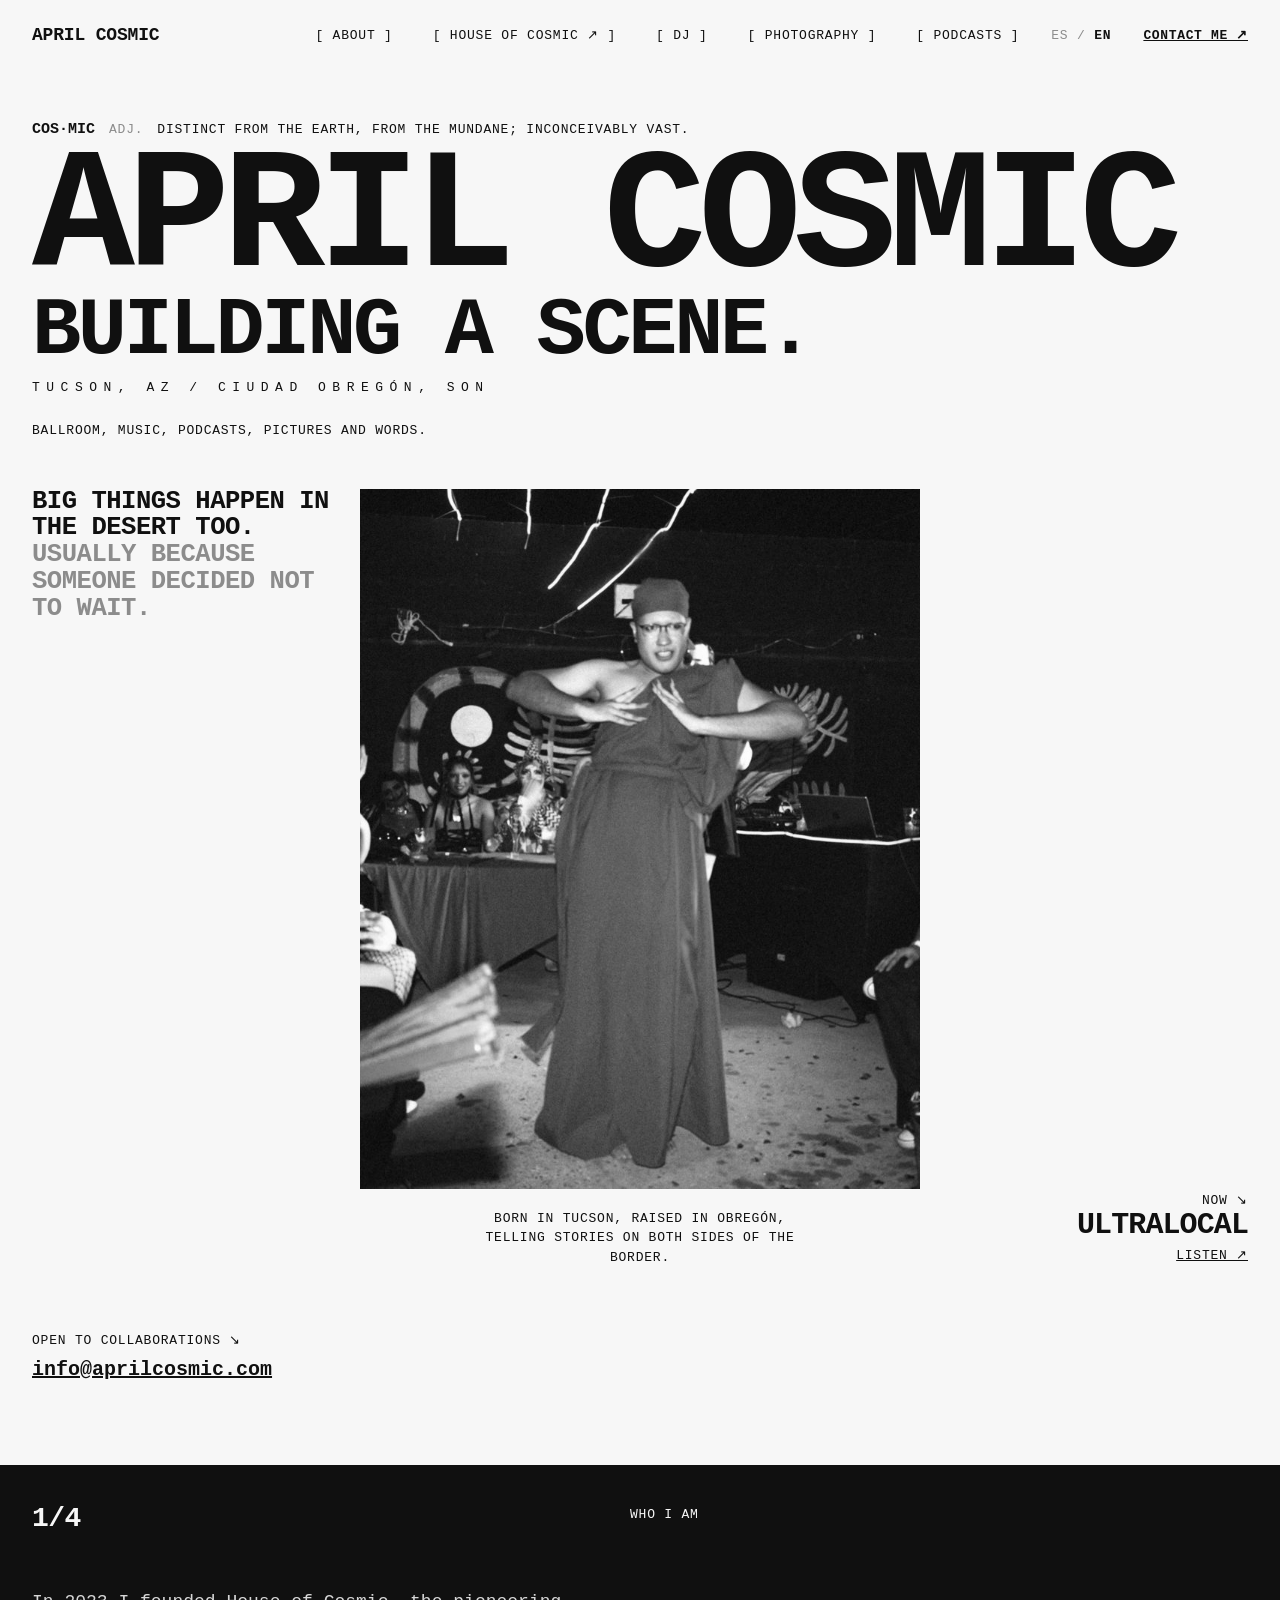
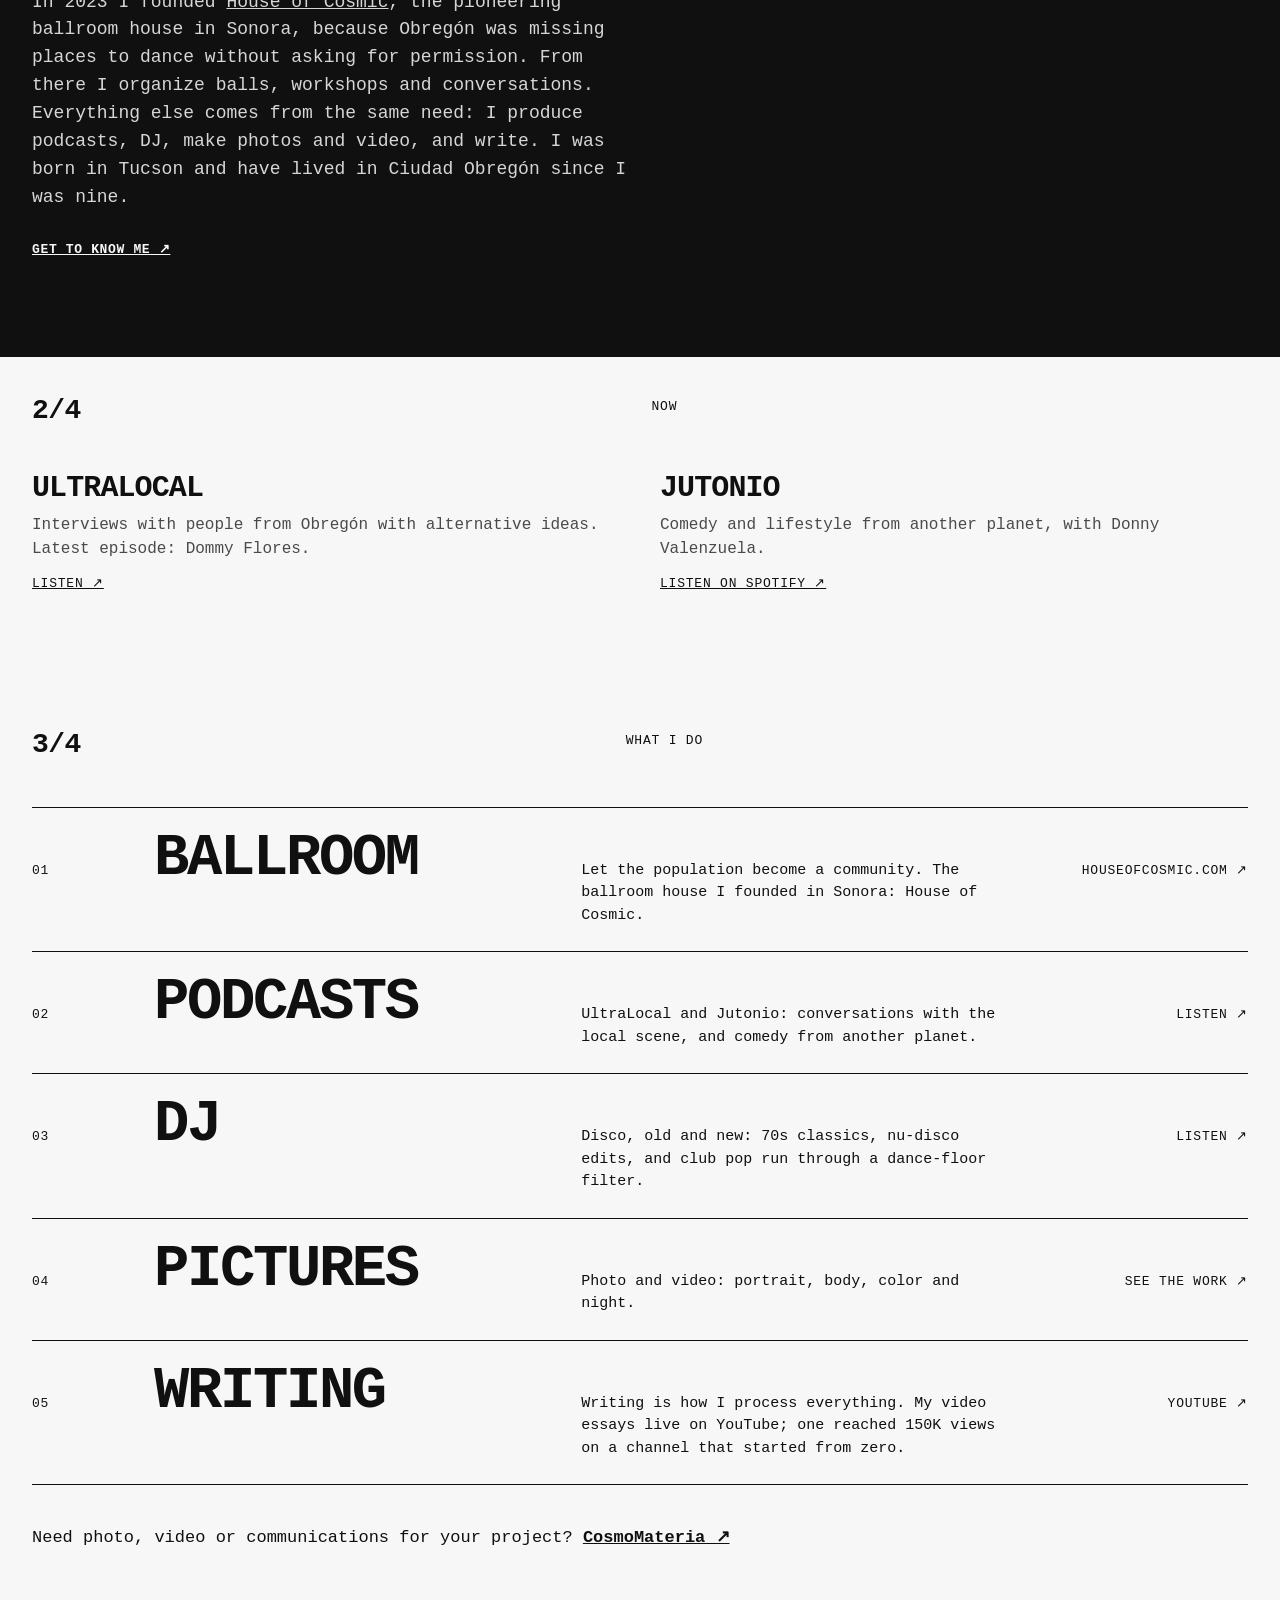
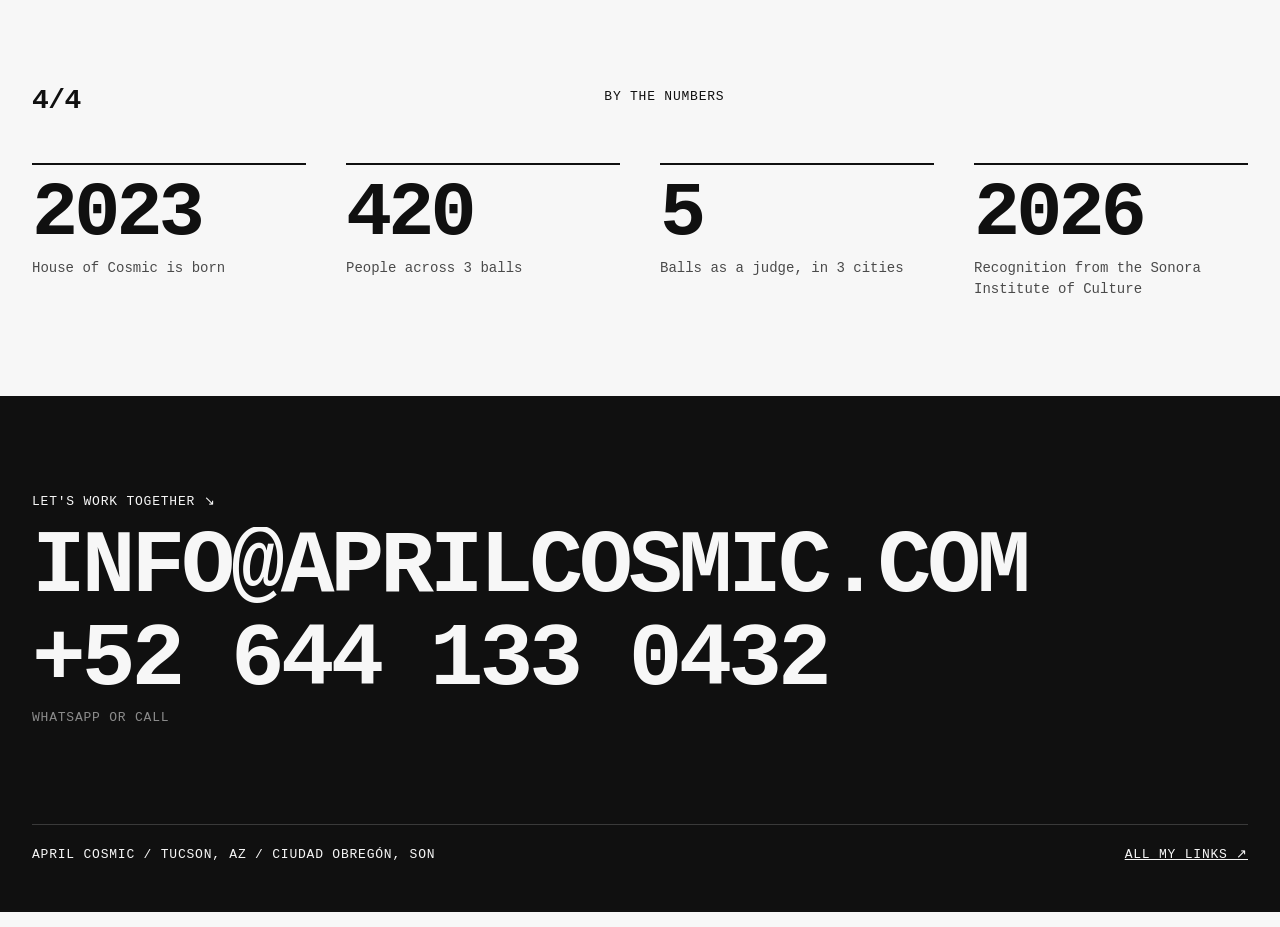
==== commit b1626d33: "sdddd" ====
--- a/en/index.html
+++ b/en/index.html
@@ -4,13 +4,13 @@
 <meta charset="utf-8">
 <meta name="viewport" content="width=device-width, initial-scale=1">
 <title>April Cosmic</title>
-<meta name="description" content="April Cosmic builds the scene between Tucson and Ciudad Obregón: ballroom, music, podcasts, pictures and words.">
+<meta name="description" content="April Cosmic, building a scene between Tucson and Ciudad Obregón: ballroom, music, podcasts, pictures and words.">
 <link rel="canonical" href="https://aprilcosmic.com/en/">
 <link rel="alternate" hreflang="es" href="https://aprilcosmic.com/">
 <link rel="alternate" hreflang="en" href="https://aprilcosmic.com/en/">
 <link rel="alternate" hreflang="x-default" href="https://aprilcosmic.com/">
 <meta property="og:title" content="April Cosmic">
-<meta property="og:description" content="April Cosmic builds the scene between Tucson and Ciudad Obregón: ballroom, music, podcasts, pictures and words.">
+<meta property="og:description" content="April Cosmic, building a scene between Tucson and Ciudad Obregón: ballroom, music, podcasts, pictures and words.">
 <meta property="og:image" content="https://aprilcosmic.com/assets/img/retrato.jpg">
 <meta property="og:locale" content="en_US">
 <meta name="theme-color" content="#F7F7F7">
@@ -42,7 +42,7 @@
 <div class="definicion revelar"><b>Cos·mic</b><span class="mini gris">adj.</span><span class="mini">Distinct from the earth, from the mundane; inconceivably vast.</span></div>
 <h1 class="gigante"><span class="linea-mascara"><span>April Cosmic</span></span></h1>
 <div class="lema-fila">
-<div data-lineas><p class="grande lema"><span class="linea-mascara"><span>builds the scene.</span></span></p></div>
+<div data-lineas><p class="grande lema"><span class="linea-mascara"><span>building a scene.</span></span></p></div>
 <p class="espaciado ubicacion revelar" data-retraso="2">Tucson, AZ / Ciudad Obregón, SON</p>
 </div>
 <p class="mini revelar lema-sub" data-retraso="1">Ballroom, music, podcasts, pictures and words.</p>
--- a/assets/css/style.css
+++ b/assets/css/style.css
@@ -359,3 +359,4 @@
 .cm-linea { margin: 40px 0 0; font-size: 17px; }
 .cm-linea a { font-weight: 700; }
 @media (max-width: 900px) { .frase-hero { margin-bottom: 8px; } }
+.hechas .version, .hechas .nota { display: block; font-weight: 400; font-size: 13px; text-transform: none; letter-spacing: .02em; color: var(--gris); margin-top: 4px; }
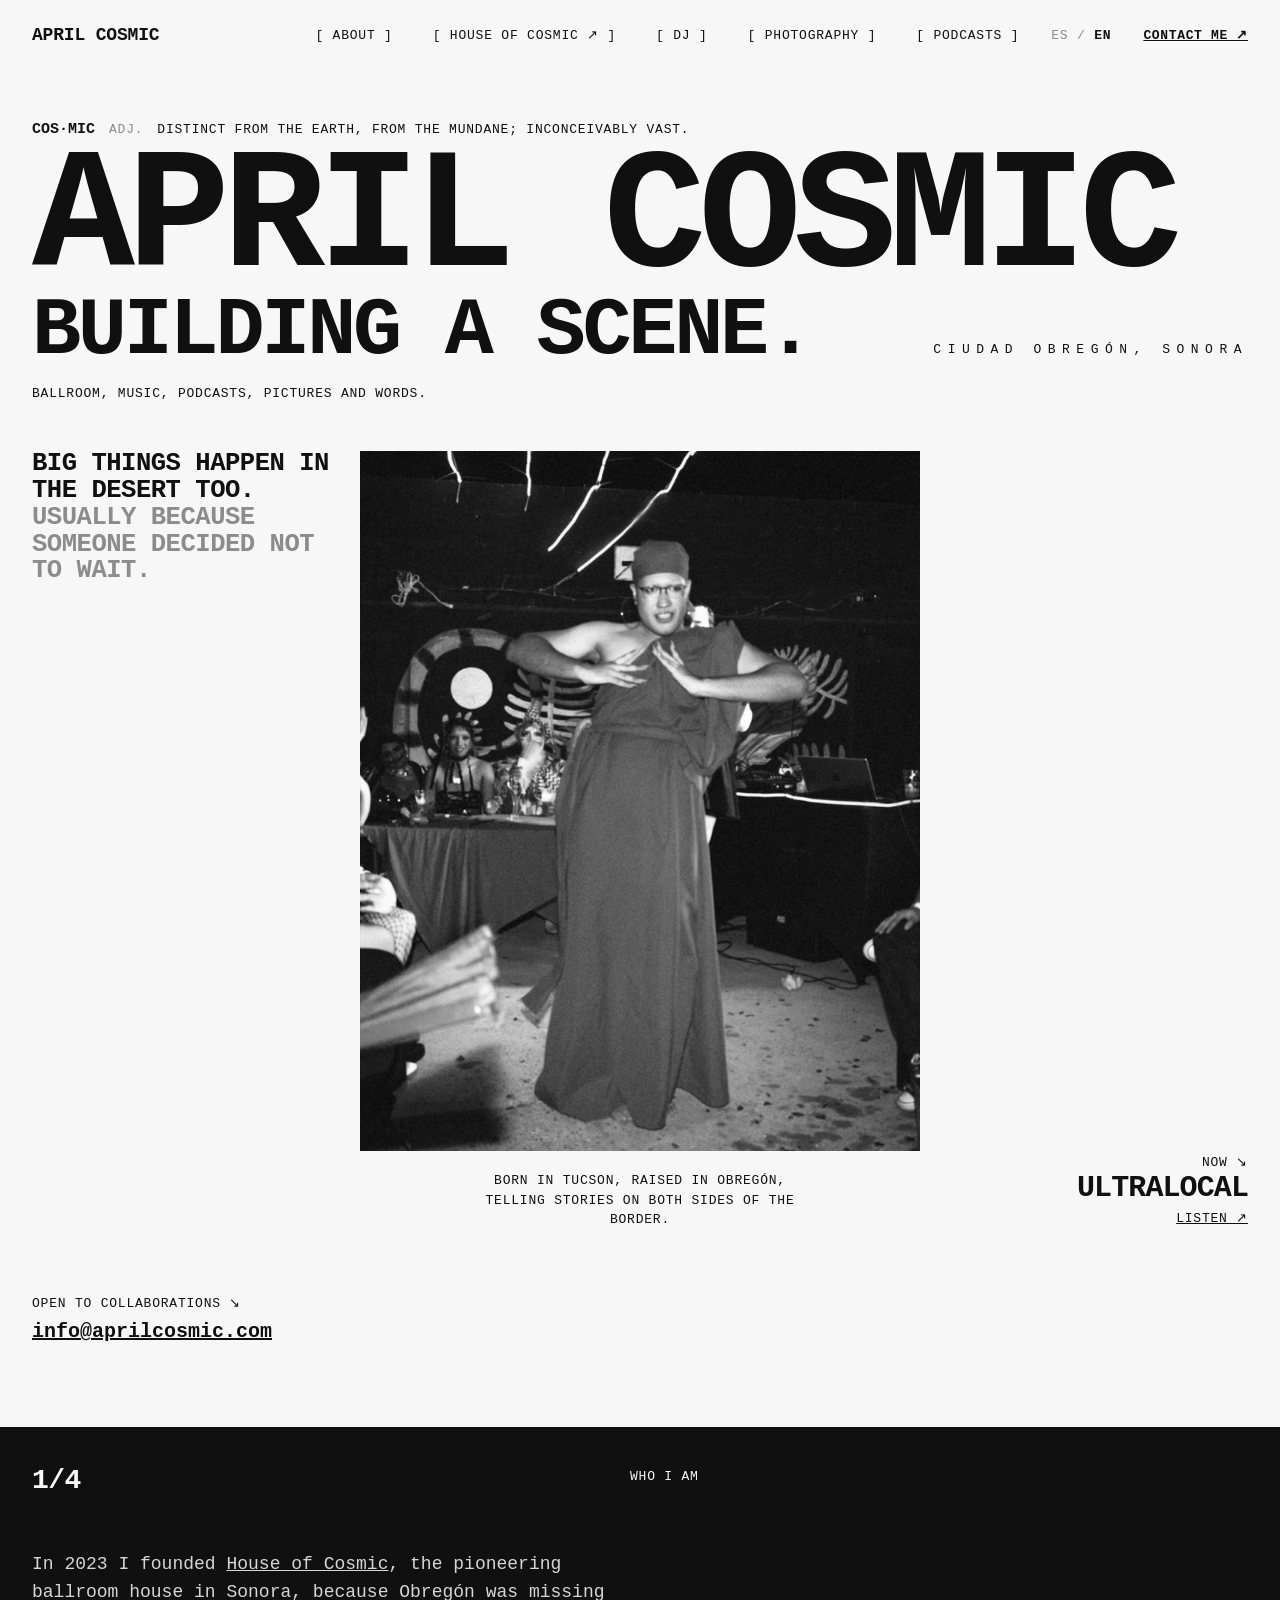
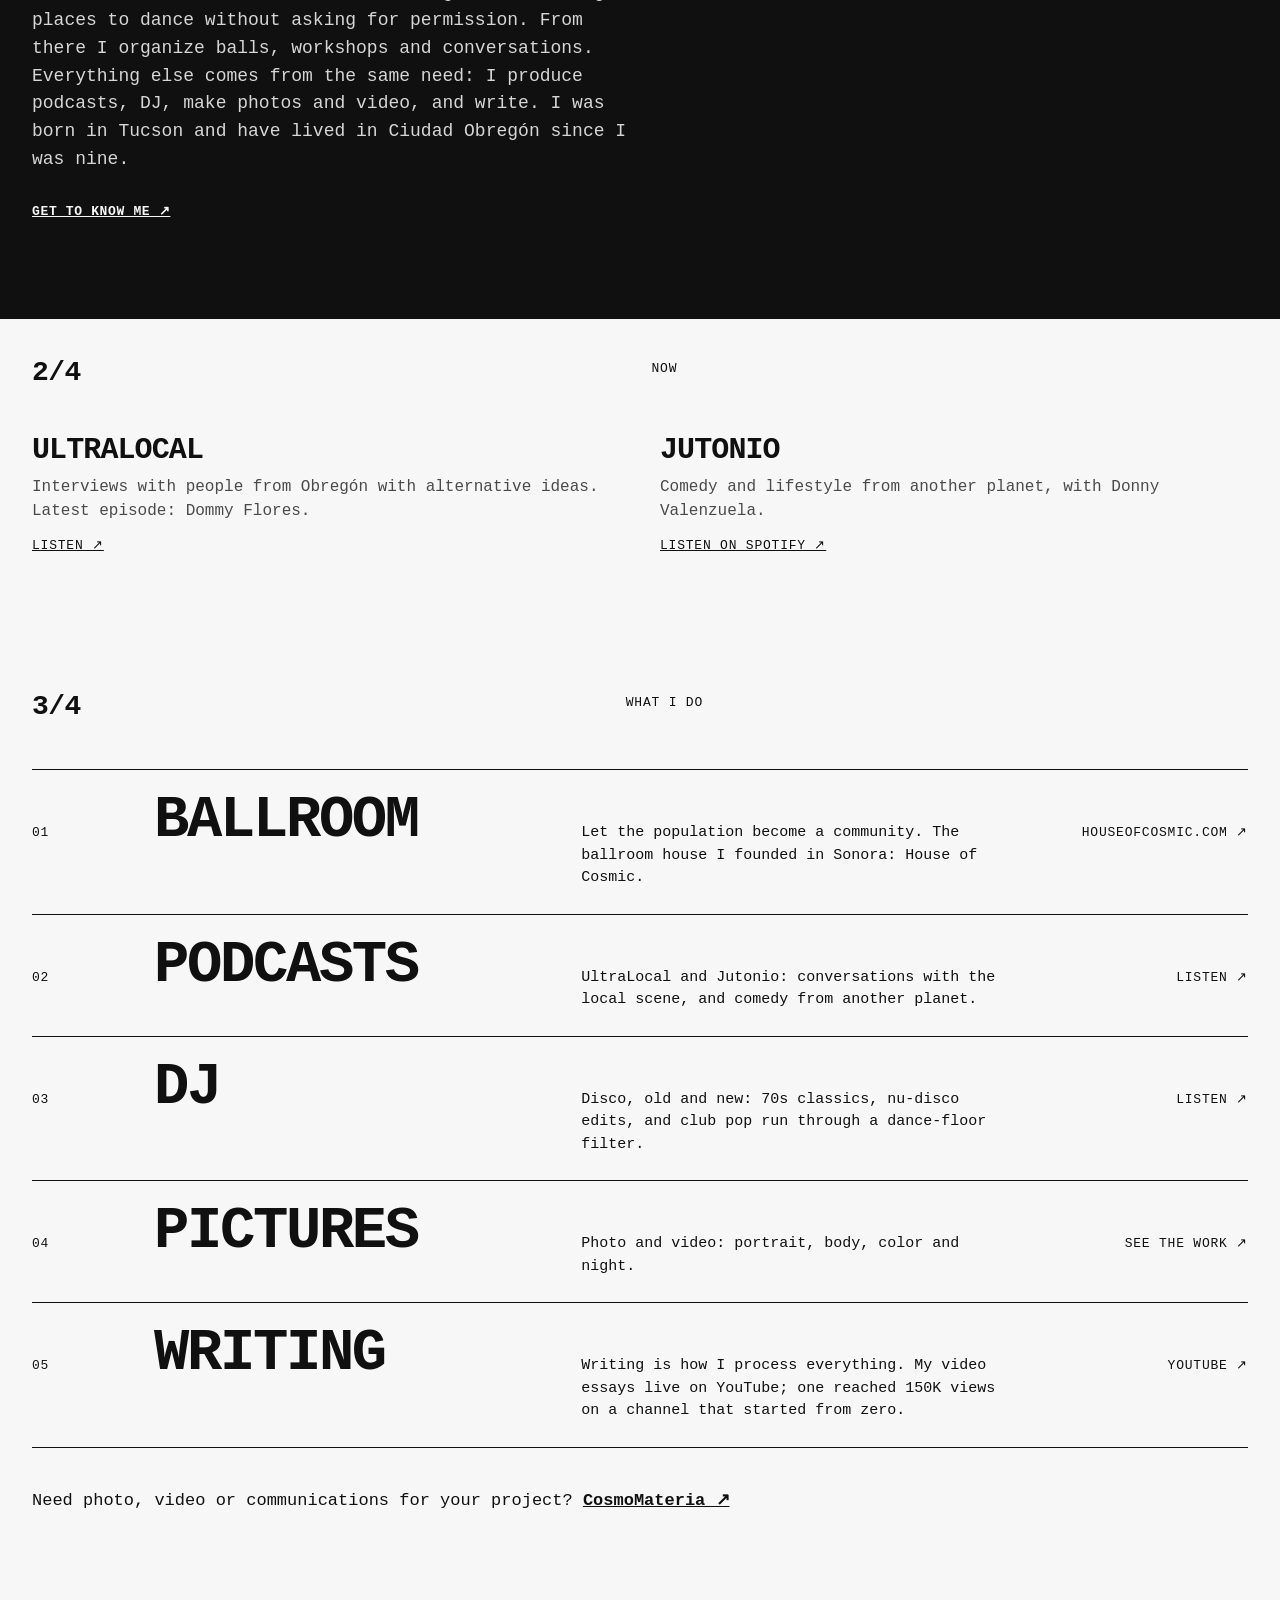
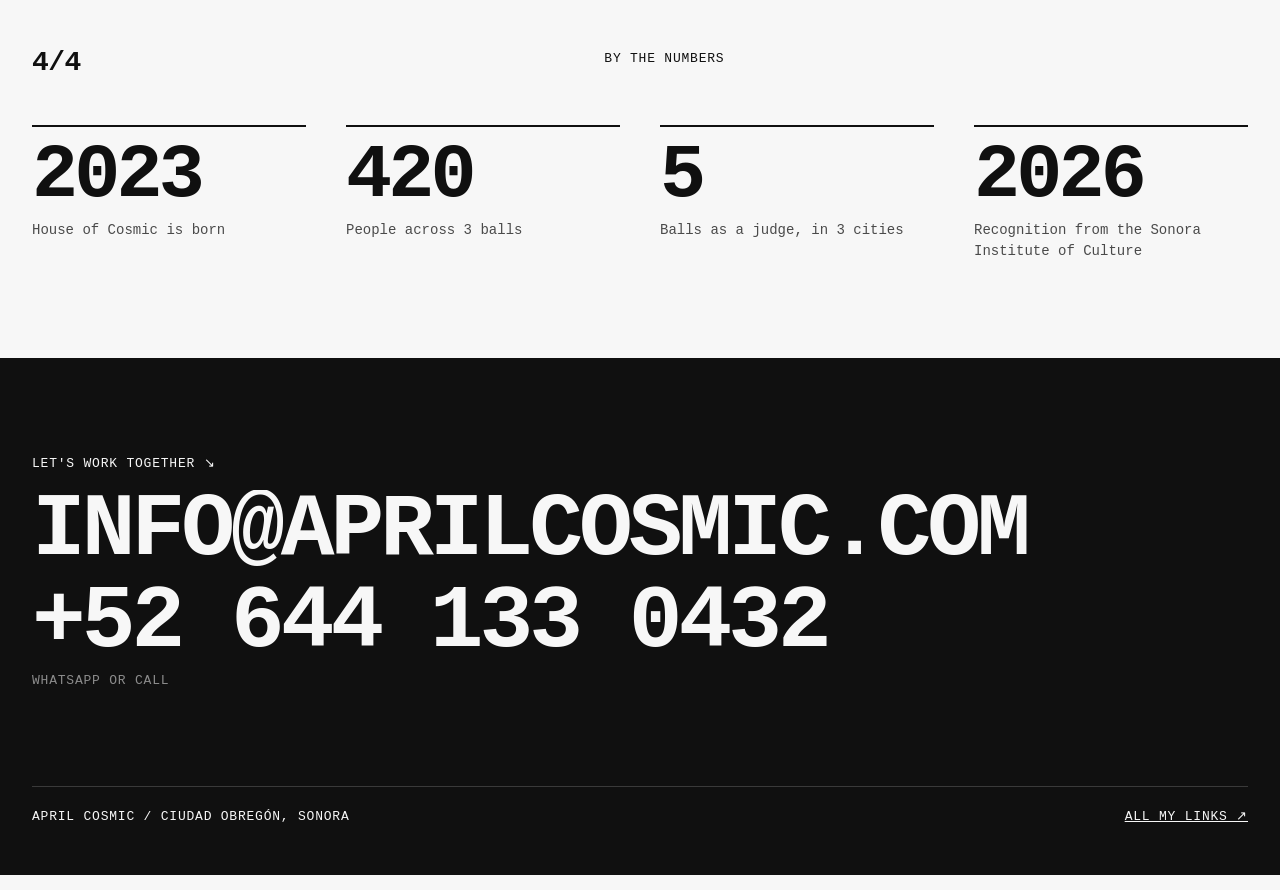
==== commit e5e8595d: "kuioio" ====
--- a/en/index.html
+++ b/en/index.html
@@ -4,13 +4,13 @@
 <meta charset="utf-8">
 <meta name="viewport" content="width=device-width, initial-scale=1">
 <title>April Cosmic</title>
-<meta name="description" content="April Cosmic, building a scene between Tucson and Ciudad Obregón: ballroom, music, podcasts, pictures and words.">
+<meta name="description" content="April Cosmic, building a scene from Ciudad Obregón, Sonora: ballroom, music, podcasts, pictures and words.">
 <link rel="canonical" href="https://aprilcosmic.com/en/">
 <link rel="alternate" hreflang="es" href="https://aprilcosmic.com/">
 <link rel="alternate" hreflang="en" href="https://aprilcosmic.com/en/">
 <link rel="alternate" hreflang="x-default" href="https://aprilcosmic.com/">
 <meta property="og:title" content="April Cosmic">
-<meta property="og:description" content="April Cosmic, building a scene between Tucson and Ciudad Obregón: ballroom, music, podcasts, pictures and words.">
+<meta property="og:description" content="April Cosmic, building a scene from Ciudad Obregón, Sonora: ballroom, music, podcasts, pictures and words.">
 <meta property="og:image" content="https://aprilcosmic.com/assets/img/retrato.jpg">
 <meta property="og:locale" content="en_US">
 <meta name="theme-color" content="#F7F7F7">
@@ -43,7 +43,7 @@
 <h1 class="gigante"><span class="linea-mascara"><span>April Cosmic</span></span></h1>
 <div class="lema-fila">
 <div data-lineas><p class="grande lema"><span class="linea-mascara"><span>building a scene.</span></span></p></div>
-<p class="espaciado ubicacion revelar" data-retraso="2">Tucson, AZ / Ciudad Obregón, SON</p>
+<p class="espaciado ubicacion revelar" data-retraso="2">Ciudad Obregón, Sonora</p>
 </div>
 <p class="mini revelar lema-sub" data-retraso="1">Ballroom, music, podcasts, pictures and words.</p>
 <div class="hero-grid">
@@ -101,7 +101,7 @@
 <div data-lineas><a class="enorme-liga" style="margin-top:12px" href="https://wa.me/526441330432" target="_blank" rel="noopener"><span class="linea-mascara"><span>+52 644 133 0432</span></span></a></div>
 <p class="mini gris revelar" style="margin-top:8px">WhatsApp or call</p>
 <div class="pie mini">
-<span>April Cosmic / Tucson, AZ / Ciudad Obregón, SON</span>
+<span>April Cosmic / Ciudad Obregón, Sonora</span>
 <a class="mini" href="https://linktr.ee/aprilcosmic" target="_blank" rel="noopener">All my links ↗</a>
 </div>
 </section>
--- a/assets/css/style.css
+++ b/assets/css/style.css
@@ -360,3 +360,6 @@
 .cm-linea a { font-weight: 700; }
 @media (max-width: 900px) { .frase-hero { margin-bottom: 8px; } }
 .hechas .version, .hechas .nota { display: block; font-weight: 400; font-size: 13px; text-transform: none; letter-spacing: .02em; color: var(--gris); margin-top: 4px; }
+.hechas-lista .track:first-of-type .cancion { font-size: clamp(28px, 3.4vw, 48px); line-height: .9; }
+.version-t { margin: 8px 0 0; text-transform: none; letter-spacing: .03em; }
+.nota-t { margin: 6px 0 0; font-size: 15px; max-width: 52ch; }
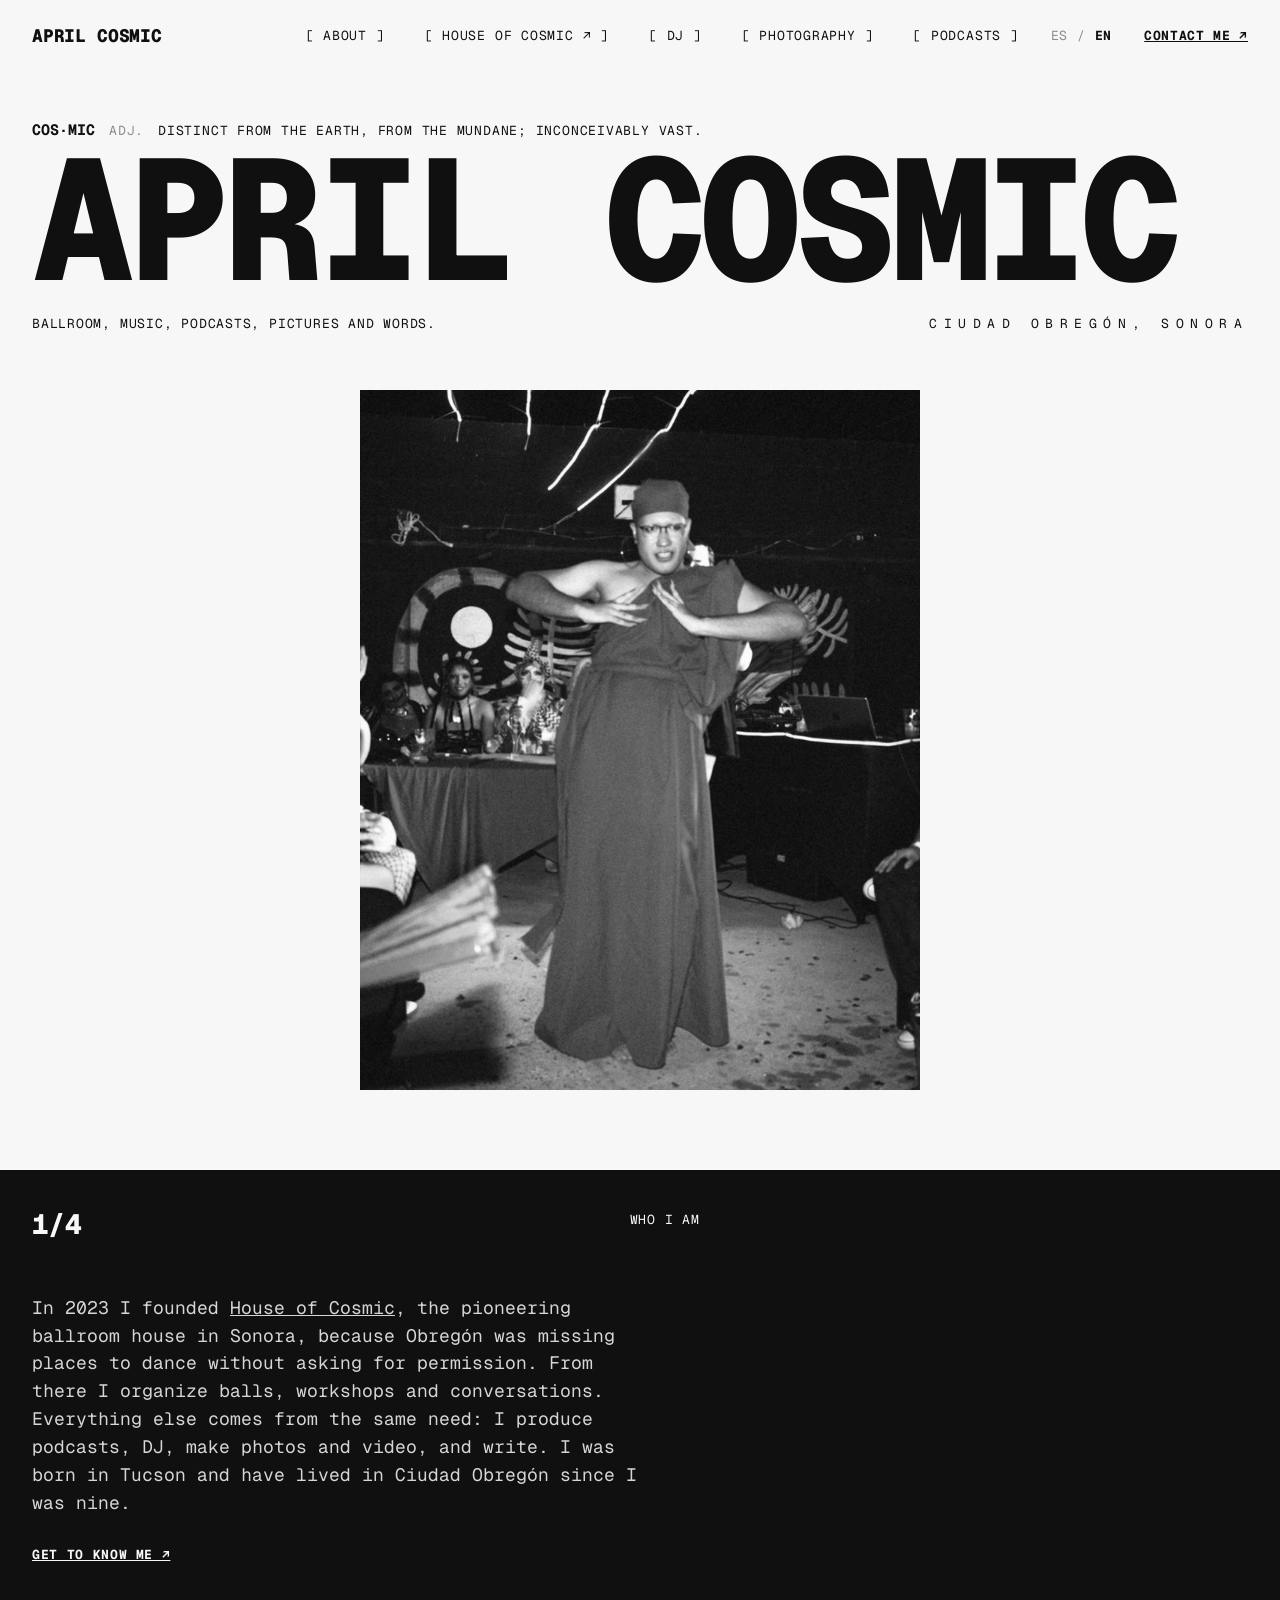
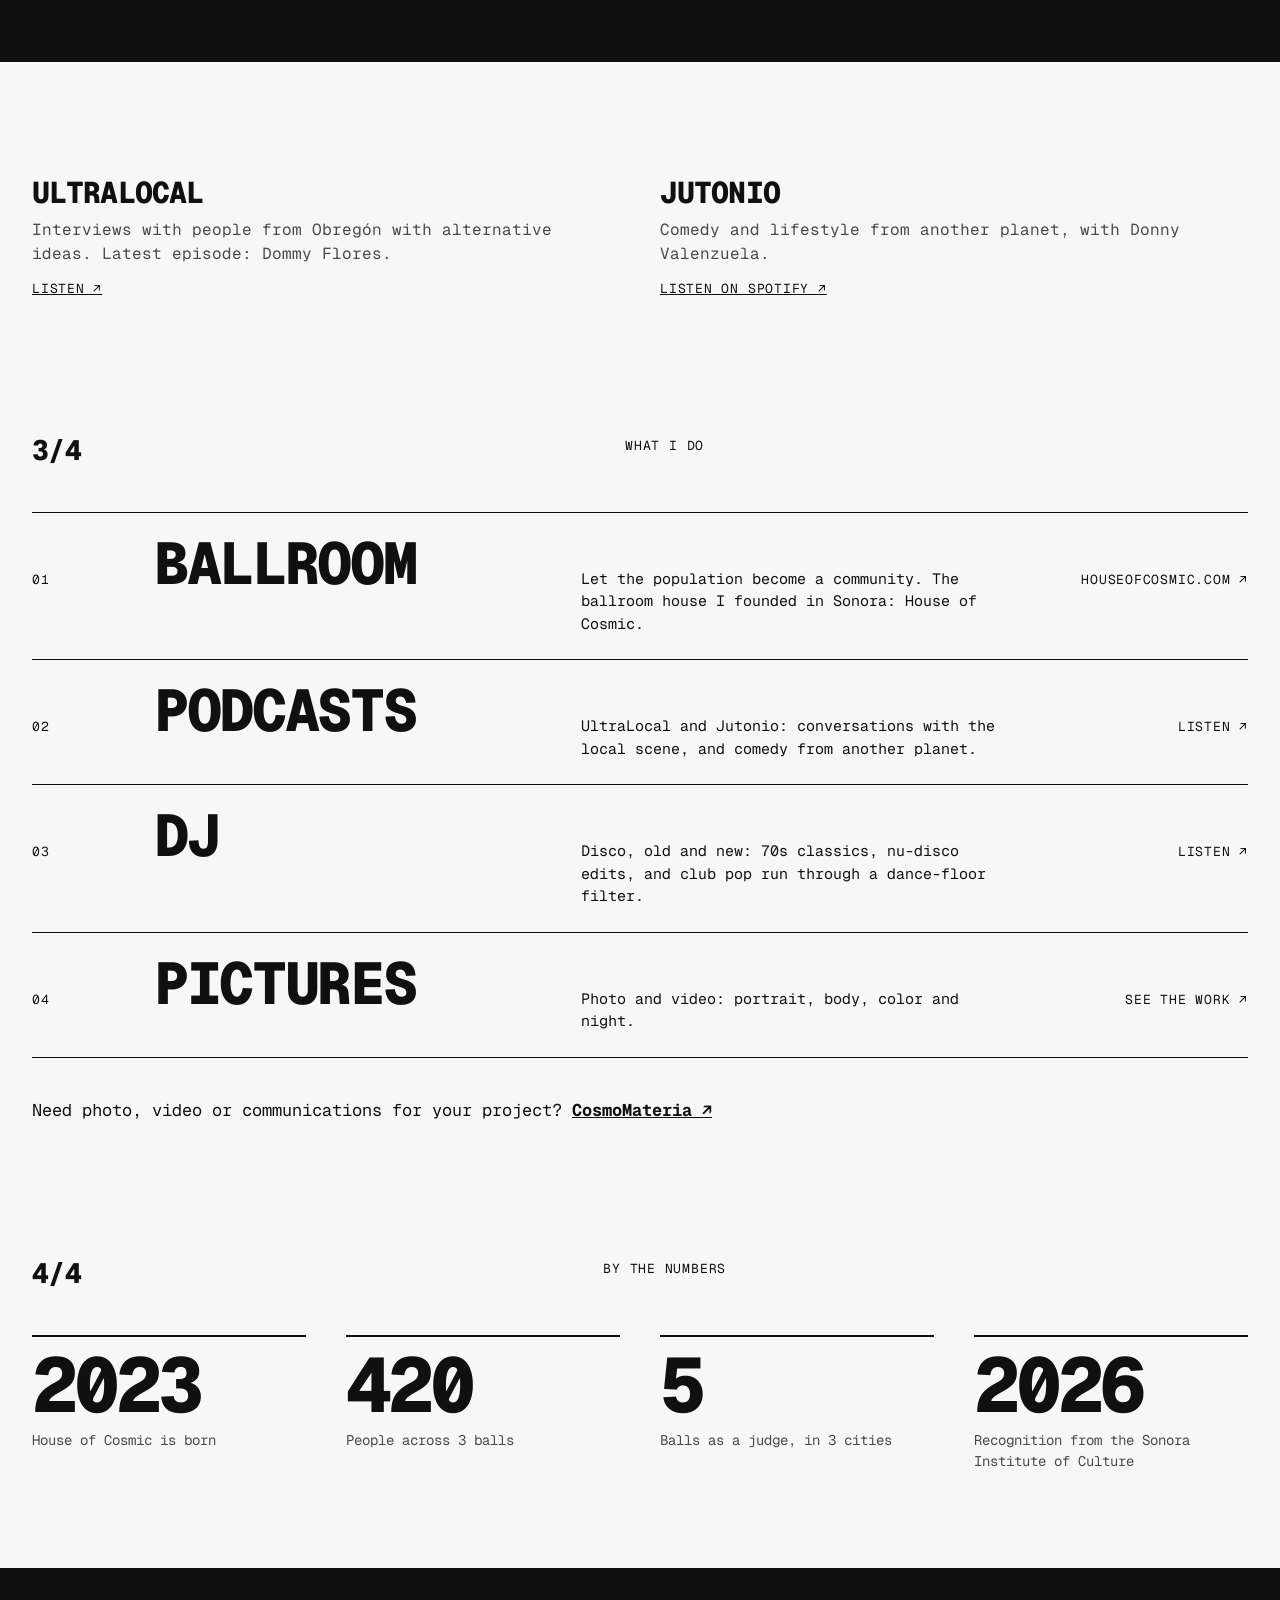
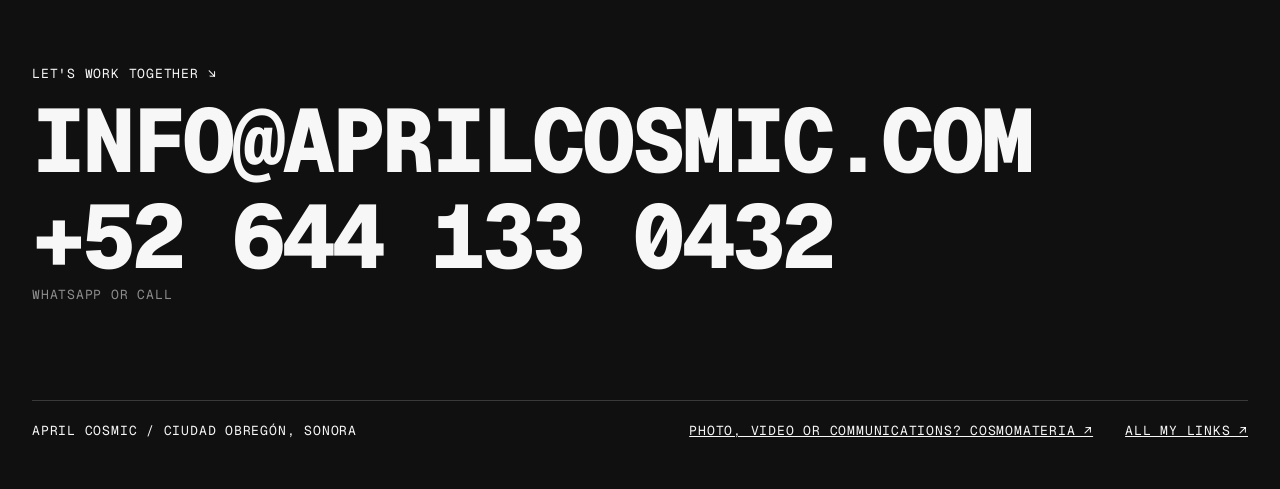
==== commit f76a6e41: "f" ====
--- a/en/index.html
+++ b/en/index.html
@@ -14,12 +14,12 @@
 <meta property="og:image" content="https://aprilcosmic.com/assets/img/retrato.jpg">
 <meta property="og:locale" content="en_US">
 <meta name="theme-color" content="#F7F7F7">
-<link rel="preload" href="../assets/fonts/bbmanualmono-original-super.otf" as="font" type="font/otf" crossorigin>
+<link rel="preload" href="../assets/fonts/GeistMono-Variable.woff2" as="font" type="font/woff2" crossorigin>
 <link rel="stylesheet" href="../assets/css/style.css">
-<link rel="icon" href="../favicon.ico" sizes="any">
-<link rel="icon" type="image/png" sizes="32x32" href="../favicon-32.png">
-<link rel="icon" type="image/png" sizes="192x192" href="../favicon-192.png">
-<link rel="apple-touch-icon" href="../apple-touch-icon.png">
+<link rel="icon" href="../favicon.ico?v=estrella" sizes="any">
+<link rel="icon" type="image/png" sizes="32x32" href="../favicon-32.png?v=estrella">
+<link rel="icon" type="image/png" sizes="192x192" href="../favicon-192.png?v=estrella">
+<link rel="apple-touch-icon" href="../apple-touch-icon.png?v=estrella">
 </head>
 <body data-base="../">
 <header class="cabecera">
@@ -41,23 +41,11 @@
 <section class="portada">
 <div class="definicion revelar"><b>Cos·mic</b><span class="mini gris">adj.</span><span class="mini">Distinct from the earth, from the mundane; inconceivably vast.</span></div>
 <h1 class="gigante"><span class="linea-mascara"><span>April Cosmic</span></span></h1>
-<div class="lema-fila">
-<div data-lineas><p class="grande lema"><span class="linea-mascara"><span>building a scene.</span></span></p></div>
-<p class="espaciado ubicacion revelar" data-retraso="2">Ciudad Obregón, Sonora</p>
+<div class="oficios-fila">
+<p class="mini revelar" data-retraso="1">Ballroom, music, podcasts, pictures and words.</p>
+<p class="espaciado revelar" data-retraso="2">Ciudad Obregón, Sonora</p>
 </div>
-<p class="mini revelar lema-sub" data-retraso="1">Ballroom, music, podcasts, pictures and words.</p>
-<div class="hero-grid">
-<p class="frase-hero revelar" data-retraso="1">Big things happen in the desert too. <span class="gris">Usually because someone decided not to wait.</span></p>
-<div>
-<div class="foto vertical cortina"><img src="../assets/img/retrato.jpg" alt="April Cosmic at a House of Cosmic ball, in a red dress, facing the crowd and the judges" width="1400" height="934"></div>
-<p class="mini pie-foto revelar">Born in Tucson, raised in Obregón, telling stories on both sides of the border.</p>
-</div>
-<div class="ahora-hero revelar" data-retraso="2" id="ahora-destacado"></div>
-</div>
-<div class="colabora revelar">
-<p class="mini" style="margin-bottom:4px">Open to collaborations ↘</p>
-<a href="mailto:info@aprilcosmic.com">info@aprilcosmic.com</a>
-</div>
+<div class="foto vertical cortina inicio-foto"><img src="../assets/img/retrato.jpg" alt="April Cosmic at a House of Cosmic ball, in a red dress, facing the crowd and the judges" width="1400" height="934"></div>
 </section>
 
 <section class="seccion oscura">
@@ -80,7 +68,6 @@
 <a class="fila revelar" href="podcasts.html"><span class="mini">02</span><p class="titulo-fila">Podcasts</p><p>UltraLocal and Jutonio: conversations with the local scene, and comedy from another planet.</p><span class="ir mini">Listen ↗</span></a>
 <a class="fila revelar" href="dj.html#sets"><span class="mini">03</span><p class="titulo-fila">DJ</p><p>Disco, old and new: 70s classics, nu-disco edits, and club pop run through a dance-floor filter.</p><span class="ir mini">Listen ↗</span></a>
 <a class="fila revelar" href="fotografia.html"><span class="mini">04</span><p class="titulo-fila">Pictures</p><p>Photo and video: portrait, body, color and night.</p><span class="ir mini">See the work ↗</span></a>
-<a class="fila revelar" href="https://www.youtube.com/@AprilCosmic" target="_blank" rel="noopener"><span class="mini">05</span><p class="titulo-fila">Writing</p><p>Writing is how I process everything. My video essays live on YouTube; one reached 150K views on a channel that started from zero.</p><span class="ir mini">YouTube ↗</span></a>
 </div>
 <p class="cm-linea revelar">Need photo, video or communications for your project? <a href="https://cosmomateria.com" target="_blank" rel="noopener">CosmoMateria ↗</a></p>
 </section>
@@ -102,6 +89,7 @@
 <p class="mini gris revelar" style="margin-top:8px">WhatsApp or call</p>
 <div class="pie mini">
 <span>April Cosmic / Ciudad Obregón, Sonora</span>
+<a class="mini" href="https://cosmomateria.com" target="_blank" rel="noopener">Photo, video or communications? CosmoMateria ↗</a>
 <a class="mini" href="https://linktr.ee/aprilcosmic" target="_blank" rel="noopener">All my links ↗</a>
 </div>
 </section>
--- a/assets/css/style.css
+++ b/assets/css/style.css
@@ -1,13 +1,9 @@
 /* ==========================================================
    AprilCosmic.com
-   Tipografía: BB Manual Mono Pro Original
-   (revisar licencia web antes de publicar)
+   Tipografía: Geist Mono (licencia OFL, ver assets/fonts/OFL-GeistMono.txt)
    ========================================================== */
 
-@font-face { font-family: "BB Manual Mono"; src: url("../fonts/bbmanualmono-original-regular.otf") format("opentype"); font-weight: 400; font-display: swap; }
-@font-face { font-family: "BB Manual Mono"; src: url("../fonts/bbmanualmono-original-medium.otf") format("opentype"); font-weight: 500; font-display: swap; }
-@font-face { font-family: "BB Manual Mono"; src: url("../fonts/bbmanualmono-original-bold.otf") format("opentype"); font-weight: 700; font-display: swap; }
-@font-face { font-family: "BB Manual Mono"; src: url("../fonts/bbmanualmono-original-super.otf") format("opentype"); font-weight: 800; font-display: swap; }
+@font-face { font-family: "Geist Mono"; src: url("../fonts/GeistMono-Variable.woff2") format("woff2"); font-weight: 100 900; font-display: swap; }
 
 :root {
   --claro: #F7F7F7;
@@ -27,7 +23,7 @@
   margin: 0;
   background: var(--claro);
   color: var(--tinta);
-  font-family: "BB Manual Mono", ui-monospace, Menlo, monospace;
+  font-family: "Geist Mono", ui-monospace, Menlo, monospace;
   font-size: 16px;
   line-height: 1.5;
   -webkit-font-smoothing: antialiased;
@@ -268,7 +264,7 @@
    ========================================================== */
 
 /* 1. Titulares: cada línea sube desde detrás de una máscara */
-.linea-mascara { display: block; overflow: hidden; padding-bottom: .04em; margin-bottom: -.04em; }
+.linea-mascara { display: block; overflow: hidden; padding: .14em 0 .04em; margin: -.14em 0 -.04em; }
 .linea-mascara > span { display: block; transform: translateY(105%); }
 .listo .linea-mascara > span,
 .visto .linea-mascara > span { transform: none; transition: transform 1.1s var(--ease); }
@@ -363,3 +359,14 @@
 .hechas-lista .track:first-of-type .cancion { font-size: clamp(28px, 3.4vw, 48px); line-height: .9; }
 .version-t { margin: 8px 0 0; text-transform: none; letter-spacing: .03em; }
 .nota-t { margin: 6px 0 0; font-size: 15px; max-width: 52ch; }
+
+/* ---------- Inicio: solo nombre, oficios y foto ---------- */
+.oficios-fila { display: flex; flex-wrap: wrap; justify-content: space-between; align-items: baseline; gap: 12px 32px; margin: 24px 0 56px; }
+.inicio-foto { max-width: 560px; margin: 0 auto; }
+.inicio-solo .pie { border-top-color: var(--linea-clara); }
+
+/* ---------- Fotos: en celular siempre a color (no hay cursor para colorearlas) ---------- */
+@media (hover: none), (pointer: coarse), (max-width: 760px) {
+  .foto img { filter: none; }
+  .foto-gal img { filter: none; }
+}
